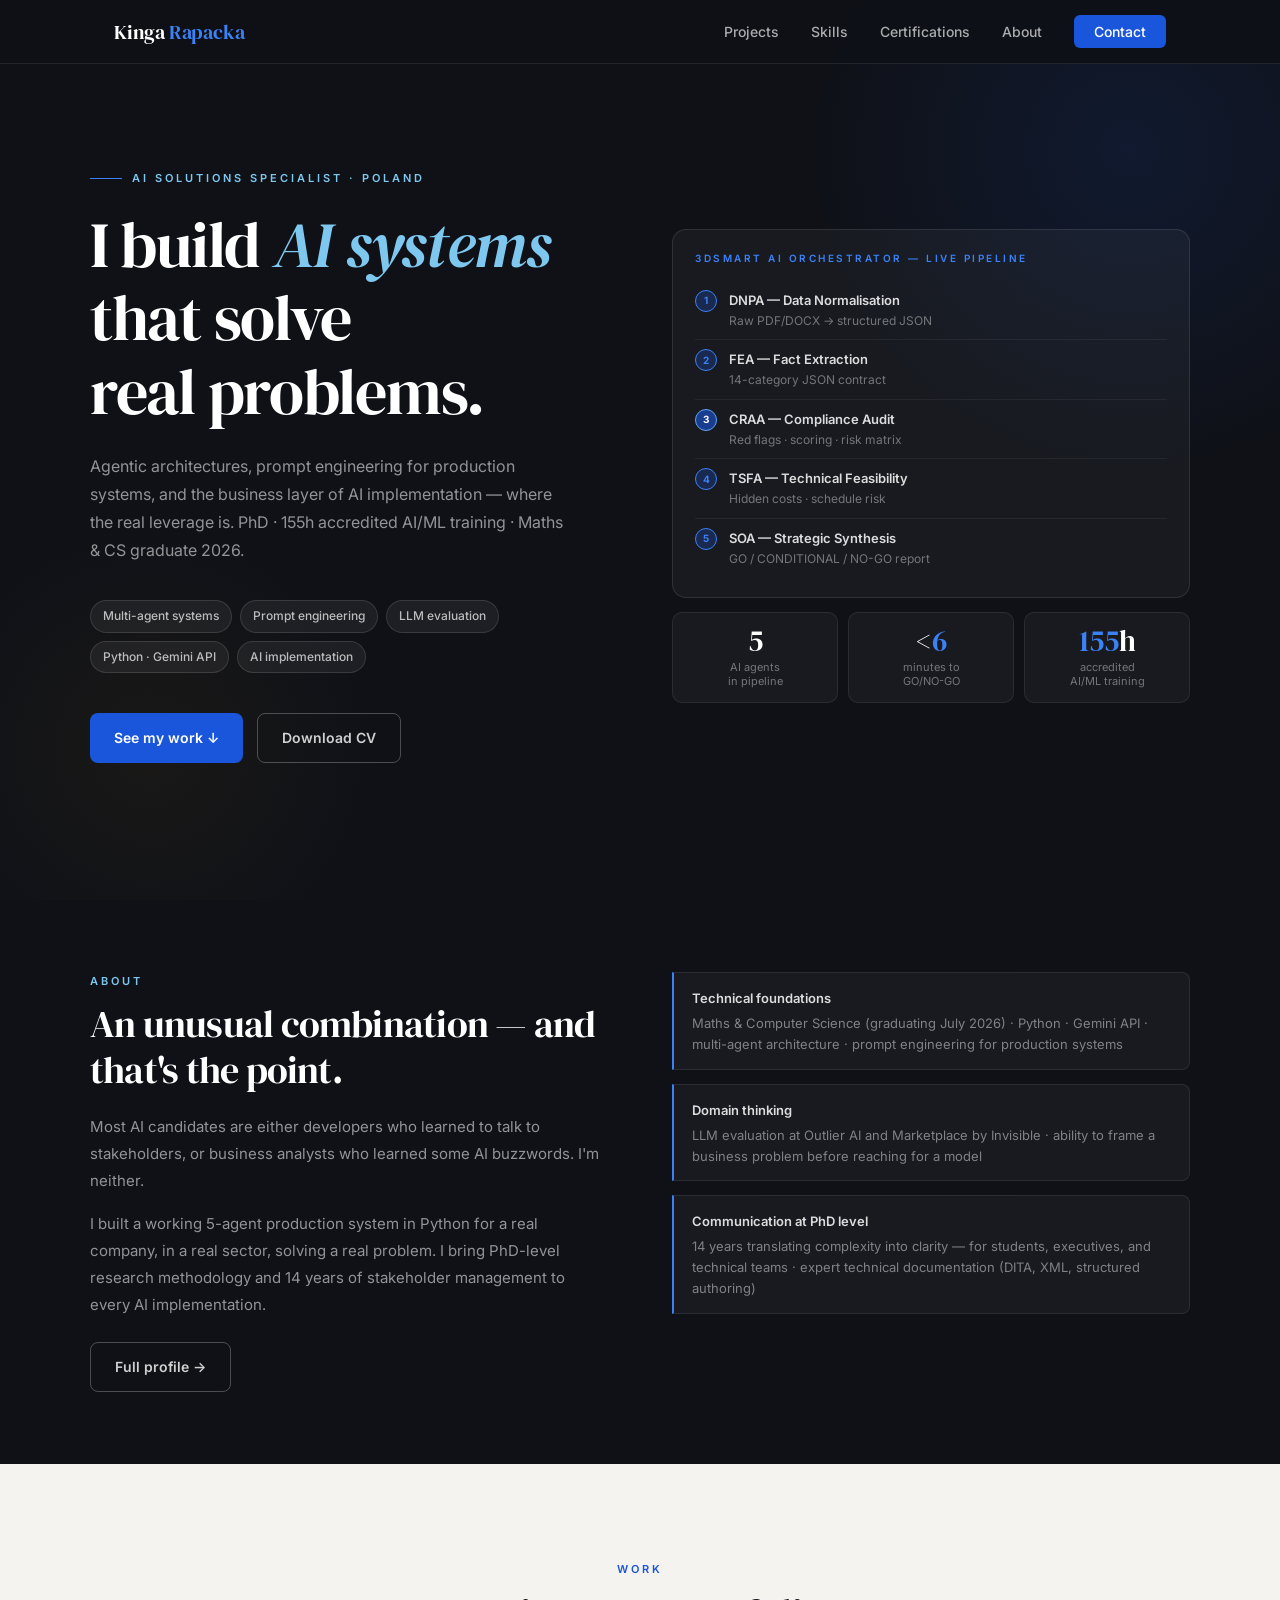
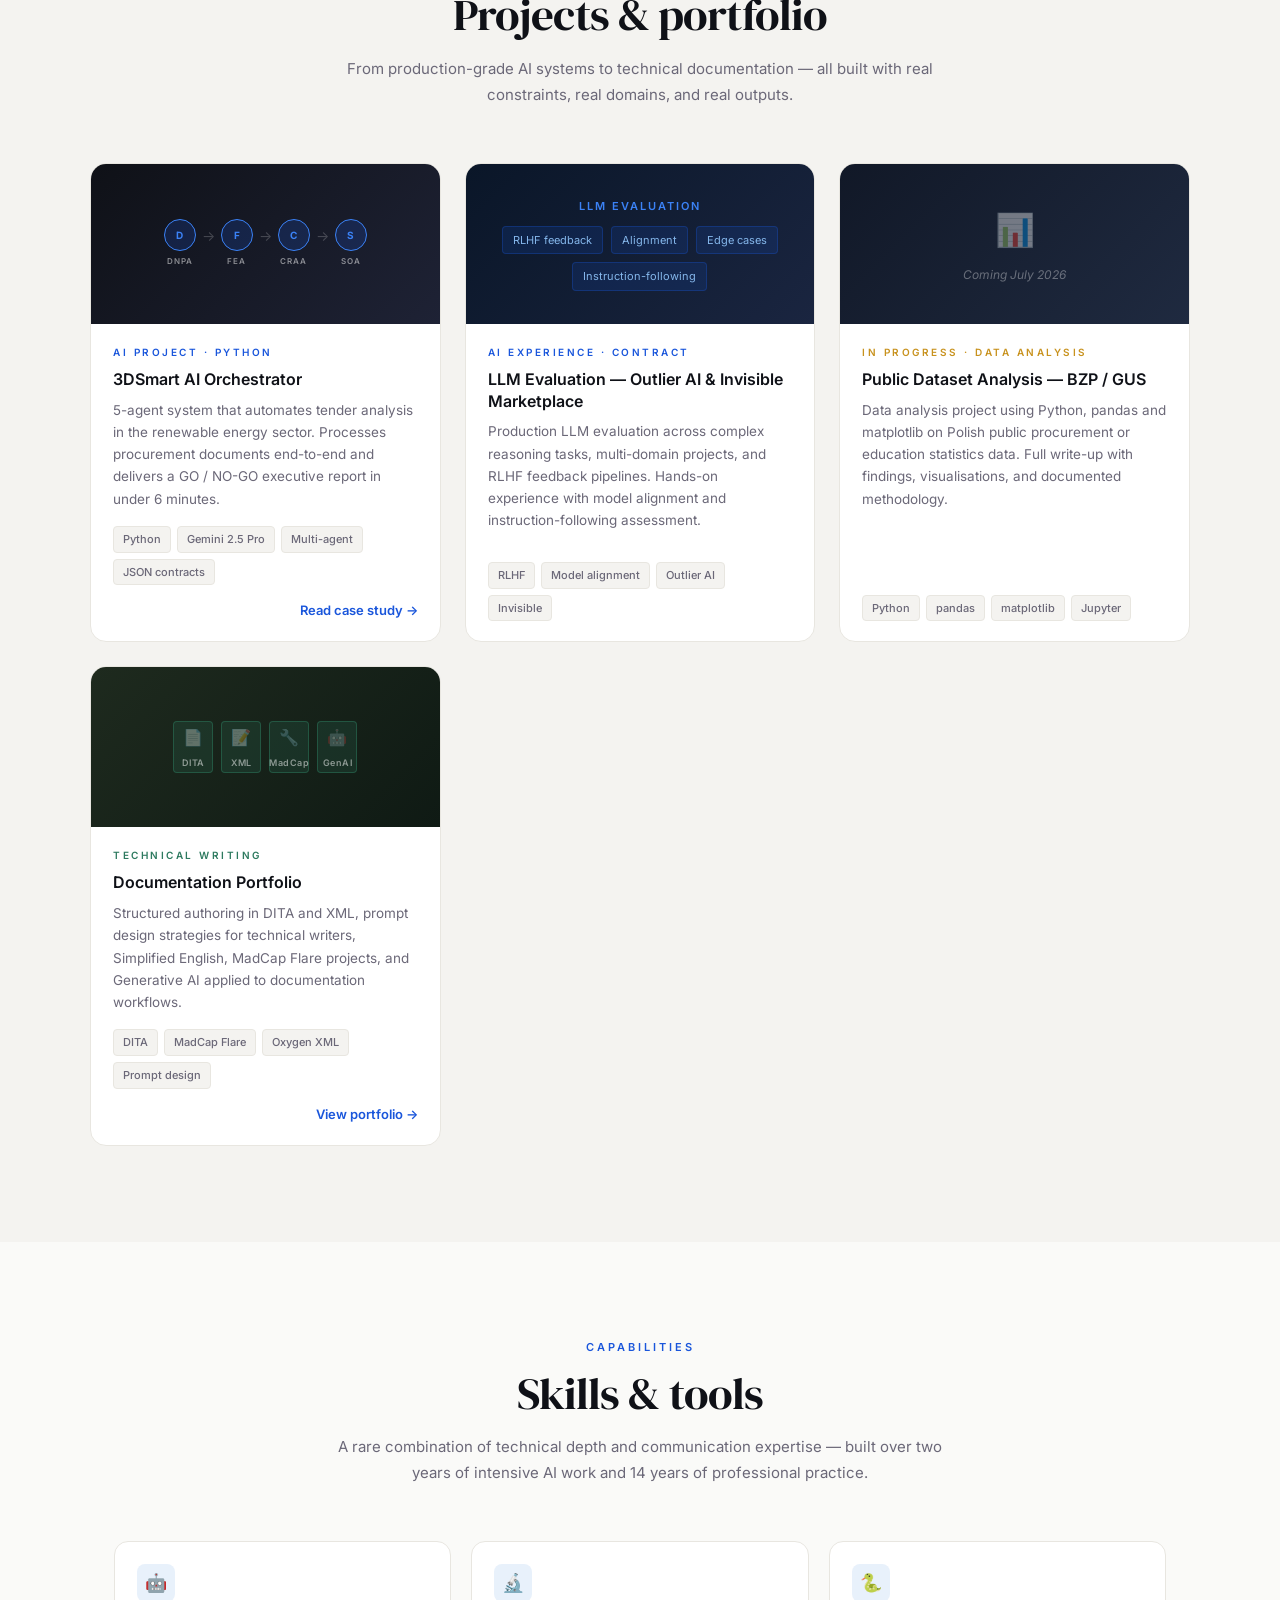
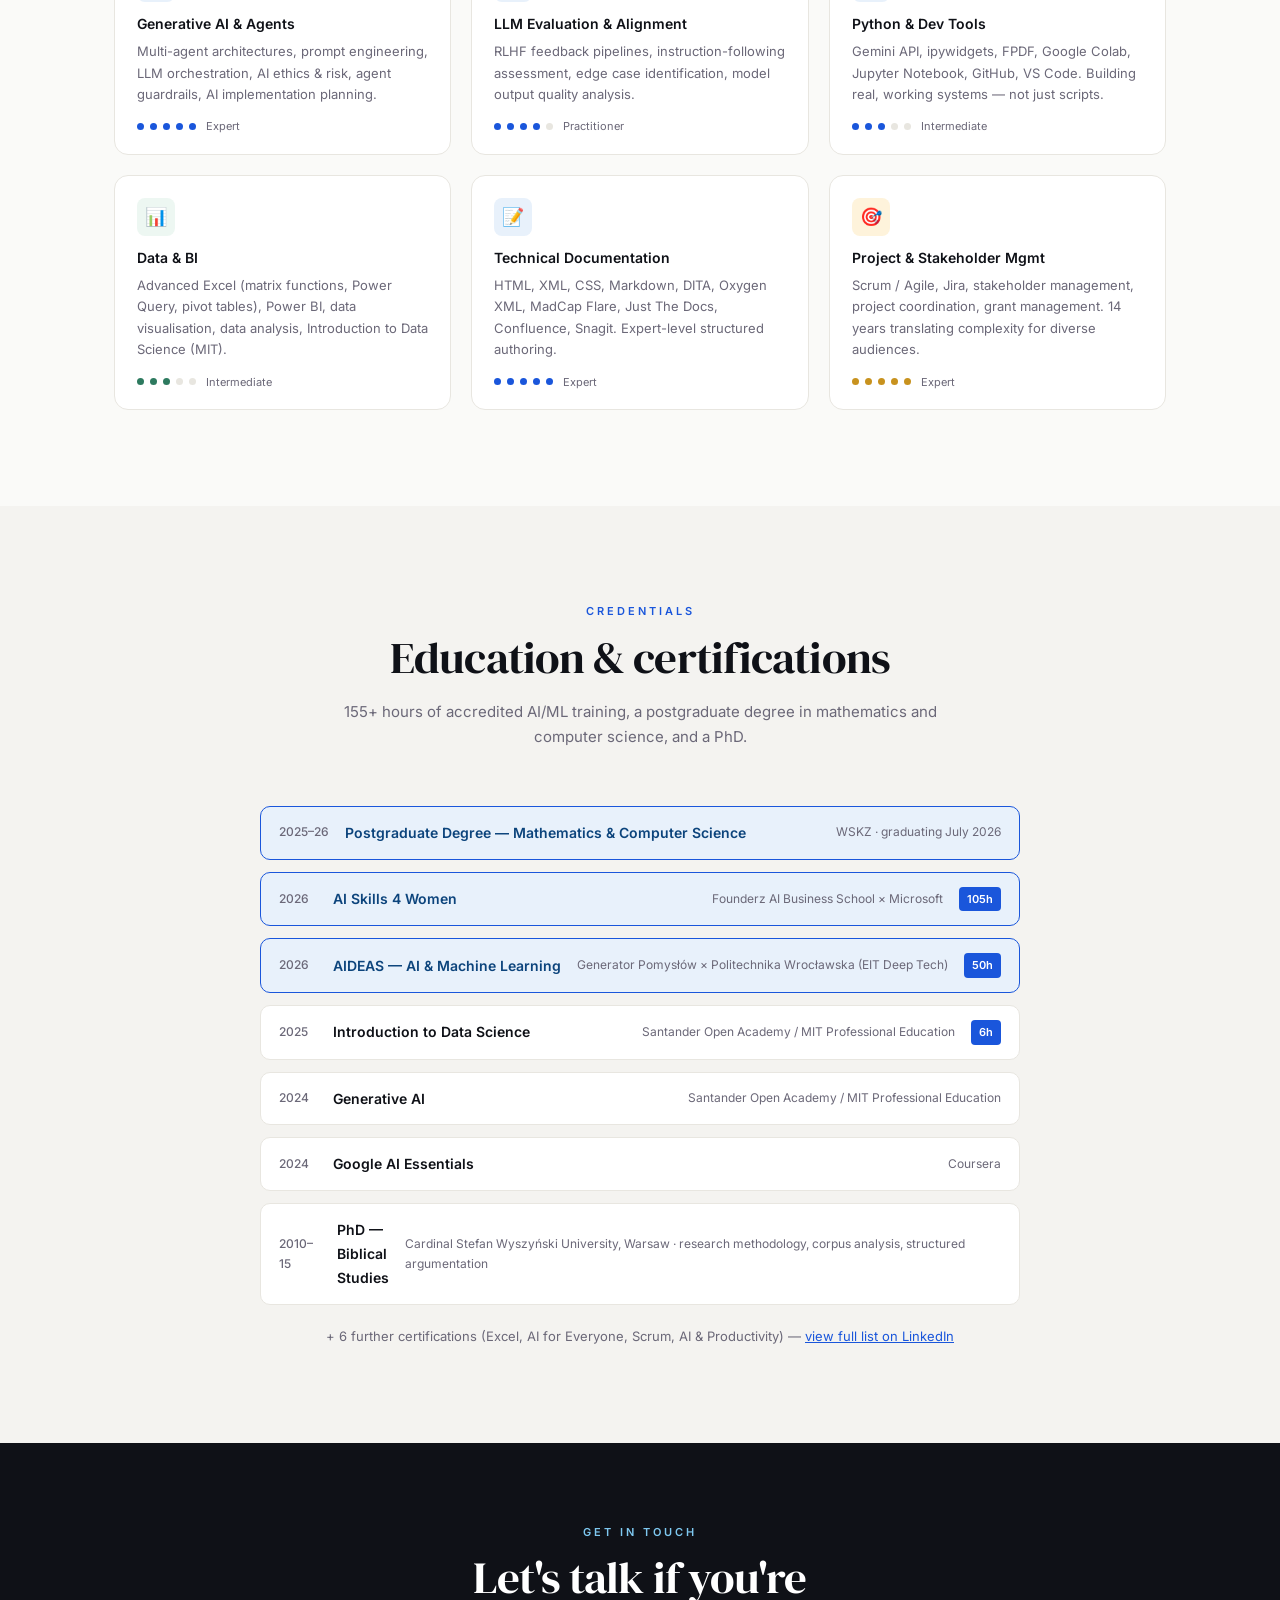
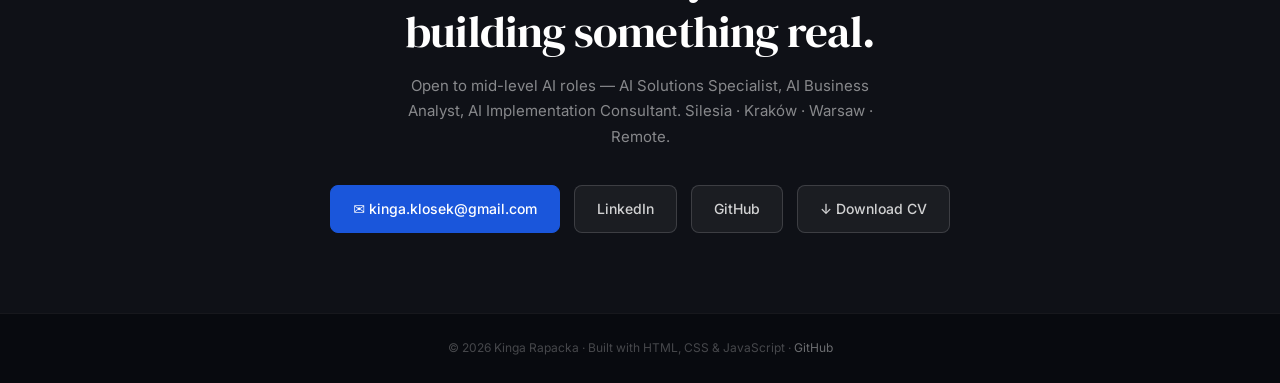
==== index.html @ 8f8844a3 "Add files via upload" ====
<!DOCTYPE html>
<html lang="en">
<head>
  <meta charset="UTF-8">
  <meta name="viewport" content="width=device-width, initial-scale=1.0">
  <meta name="description" content="Kinga Rapacka — AI Solutions Specialist. Multi-agent AI systems, prompt engineering, LLM evaluation. Based in Silesia, Poland.">
  <title>Kinga Rapacka — AI Solutions Specialist</title>

  <link rel="preconnect" href="https://fonts.googleapis.com">
  <link rel="preconnect" href="https://fonts.gstatic.com" crossorigin>
  <link href="https://fonts.googleapis.com/css2?family=DM+Serif+Display:ital@0;1&family=Inter:wght@400;500;600&family=JetBrains+Mono:wght@400;600&display=swap" rel="stylesheet">
  <link rel="stylesheet" href="css/style.css">
</head>
<body>

  <!-- ── Navigation ───────────────────────────────────────────────────────── -->
  <nav class="nav" role="navigation" aria-label="Main navigation">
    <div class="nav-inner">
      <a href="index.html" class="nav-logo">Kinga <span>Rapacka</span></a>
      <ul class="nav-links">
        <li><a href="#projects">Projects</a></li>
        <li><a href="#skills">Skills</a></li>
        <li><a href="#certifications">Certifications</a></li>
        <li><a href="about.html">About</a></li>
        <li><a href="#contact" class="nav-cta">Contact</a></li>
      </ul>
      <button class="nav-hamburger" aria-label="Open menu" aria-expanded="false">
        <span></span><span></span><span></span>
      </button>
    </div>
  </nav>

  <!-- ── Hero ──────────────────────────────────────────────────────────────── -->
  <header class="hero">
    <div class="hero-inner">

      <div class="hero-left">
        <div class="hero-eyebrow">
          <div class="hero-eyebrow-line"></div>
          <span class="eyebrow light">AI Solutions Specialist · Poland</span>
        </div>

        <h1>
          I build <em>AI systems</em><br>
          that solve<br>
          real problems.
        </h1>

        <p class="hero-sub">
          Agentic architectures, prompt engineering for production systems, and the business layer of AI implementation — where the real leverage is. PhD · 155h accredited AI/ML training · Maths &amp; CS graduate 2026.
        </p>

        <div class="hero-tags">
          <span class="hero-tag">Multi-agent systems</span>
          <span class="hero-tag">Prompt engineering</span>
          <span class="hero-tag">LLM evaluation</span>
          <span class="hero-tag">Python · Gemini API</span>
          <span class="hero-tag">AI implementation</span>
        </div>

        <div class="hero-actions">
          <a href="#projects" class="btn btn-primary">See my work ↓</a>
          <a href="assets/Kinga_Rapacka_CV.pdf" class="btn btn-outline" download>Download CV</a>
        </div>
      </div>

      <div class="hero-right">
        <!-- 3DSmart pipeline card -->
        <div class="pipeline-card">
          <div class="pipeline-card-label">3DSmart AI Orchestrator — live pipeline</div>
          <div class="pipeline-steps">
            <div class="pipeline-step">
              <div class="pipeline-step-num">1</div>
              <div>
                <div class="pipeline-step-name">DNPA — Data Normalisation</div>
                <div class="pipeline-step-desc">Raw PDF/DOCX → structured JSON</div>
              </div>
            </div>
            <div class="pipeline-step">
              <div class="pipeline-step-num">2</div>
              <div>
                <div class="pipeline-step-name">FEA — Fact Extraction</div>
                <div class="pipeline-step-desc">14-category JSON contract</div>
              </div>
            </div>
            <div class="pipeline-step">
              <div class="pipeline-step-num">3</div>
              <div>
                <div class="pipeline-step-name">CRAA — Compliance Audit</div>
                <div class="pipeline-step-desc">Red flags · scoring · risk matrix</div>
              </div>
            </div>
            <div class="pipeline-step">
              <div class="pipeline-step-num">4</div>
              <div>
                <div class="pipeline-step-name">TSFA — Technical Feasibility</div>
                <div class="pipeline-step-desc">Hidden costs · schedule risk</div>
              </div>
            </div>
            <div class="pipeline-step">
              <div class="pipeline-step-num">5</div>
              <div>
                <div class="pipeline-step-name">SOA — Strategic Synthesis</div>
                <div class="pipeline-step-desc">GO / CONDITIONAL / NO-GO report</div>
              </div>
            </div>
          </div>
        </div>

        <!-- Stats -->
        <div class="hero-stats">
          <div class="hero-stat">
            <div class="hero-stat-n">5</div>
            <div class="hero-stat-l">AI agents<br>in pipeline</div>
          </div>
          <div class="hero-stat">
            <div class="hero-stat-n">&lt;<em>6</em></div>
            <div class="hero-stat-l">minutes to<br>GO/NO-GO</div>
          </div>
          <div class="hero-stat">
            <div class="hero-stat-n"><em>155</em>h</div>
            <div class="hero-stat-l">accredited<br>AI/ML training</div>
          </div>
        </div>
      </div>

    </div>
  </header>

  <!-- ── About strip ─────────────────────────────────────────────────────── -->
  <div class="about-strip">
    <div class="about-strip-inner">
      <div>
        <div class="eyebrow light">About</div>
        <h2>An unusual combination — and that's the point.</h2>
        <p>Most AI candidates are either developers who learned to talk to stakeholders, or business analysts who learned some AI buzzwords. I'm neither.</p>
        <p>I built a working 5-agent production system in Python for a real company, in a real sector, solving a real problem. I bring PhD-level research methodology and 14 years of stakeholder management to every AI implementation.</p>
        <a href="about.html" class="btn btn-outline" style="margin-top:8px;">Full profile →</a>
      </div>
      <div class="about-pillars">
        <div class="pillar">
          <div class="pillar-title">Technical foundations</div>
          <div class="pillar-body">Maths &amp; Computer Science (graduating July 2026) · Python · Gemini API · multi-agent architecture · prompt engineering for production systems</div>
        </div>
        <div class="pillar">
          <div class="pillar-title">Domain thinking</div>
          <div class="pillar-body">LLM evaluation at Outlier AI and Marketplace by Invisible · ability to frame a business problem before reaching for a model</div>
        </div>
        <div class="pillar">
          <div class="pillar-title">Communication at PhD level</div>
          <div class="pillar-body">14 years translating complexity into clarity — for students, executives, and technical teams · expert technical documentation (DITA, XML, structured authoring)</div>
        </div>
      </div>
    </div>
  </div>

  <!-- ── Projects ────────────────────────────────────────────────────────── -->
  <section id="projects" class="section section-alt">
    <div class="section-head reveal">
      <div class="eyebrow">Work</div>
      <h2>Projects &amp; portfolio</h2>
      <p>From production-grade AI systems to technical documentation — all built with real constraints, real domains, and real outputs.</p>
    </div>

    <div class="projects-grid">

      <!-- 3DSmart -->
      <a href="projects/3dsmart.html" class="project-card reveal" data-delay="0">
        <div class="project-card-vis ai-project">
          <div class="vis-pipeline">
            <div class="vis-node">
              <div class="vis-node-circle">D</div>
              <div class="vis-node-label">DNPA</div>
            </div>
            <div class="vis-arrow">→</div>
            <div class="vis-node">
              <div class="vis-node-circle">F</div>
              <div class="vis-node-label">FEA</div>
            </div>
            <div class="vis-arrow">→</div>
            <div class="vis-node">
              <div class="vis-node-circle">C</div>
              <div class="vis-node-label">CRAA</div>
            </div>
            <div class="vis-arrow">→</div>
            <div class="vis-node">
              <div class="vis-node-circle">S</div>
              <div class="vis-node-label">SOA</div>
            </div>
          </div>
        </div>
        <div class="project-card-body">
          <div class="project-card-type ai">AI Project · Python</div>
          <h3>3DSmart AI Orchestrator</h3>
          <p>5-agent system that automates tender analysis in the renewable energy sector. Processes procurement documents end-to-end and delivers a GO / NO-GO executive report in under 6 minutes.</p>
          <div class="project-card-tags">
            <span class="tag">Python</span>
            <span class="tag">Gemini 2.5 Pro</span>
            <span class="tag">Multi-agent</span>
            <span class="tag">JSON contracts</span>
          </div>
          <div class="project-card-arrow">Read case study →</div>
        </div>
      </a>

      <!-- LLM Evaluation -->
      <div class="project-card reveal" data-delay="100">
        <div class="project-card-vis ai-project" style="background: linear-gradient(135deg, #0a1628 0%, #1a2540 100%);">
          <div style="text-align:center; padding: 0 24px;">
            <div style="font-size:11px; letter-spacing:2px; text-transform:uppercase; color:#3b82f6; font-weight:600; margin-bottom:10px;">LLM Evaluation</div>
            <div style="display:flex; gap:8px; justify-content:center; flex-wrap:wrap;">
              <span style="font-size:11px; padding:4px 10px; border-radius:4px; background:rgba(26,86,219,0.15); border:0.5px solid rgba(26,86,219,0.3); color:#85B7EB;">RLHF feedback</span>
              <span style="font-size:11px; padding:4px 10px; border-radius:4px; background:rgba(26,86,219,0.15); border:0.5px solid rgba(26,86,219,0.3); color:#85B7EB;">Alignment</span>
              <span style="font-size:11px; padding:4px 10px; border-radius:4px; background:rgba(26,86,219,0.15); border:0.5px solid rgba(26,86,219,0.3); color:#85B7EB;">Edge cases</span>
              <span style="font-size:11px; padding:4px 10px; border-radius:4px; background:rgba(26,86,219,0.15); border:0.5px solid rgba(26,86,219,0.3); color:#85B7EB;">Instruction-following</span>
            </div>
          </div>
        </div>
        <div class="project-card-body">
          <div class="project-card-type ai">AI Experience · Contract</div>
          <h3>LLM Evaluation — Outlier AI &amp; Invisible Marketplace</h3>
          <p>Production LLM evaluation across complex reasoning tasks, multi-domain projects, and RLHF feedback pipelines. Hands-on experience with model alignment and instruction-following assessment.</p>
          <div class="project-card-tags">
            <span class="tag">RLHF</span>
            <span class="tag">Model alignment</span>
            <span class="tag">Outlier AI</span>
            <span class="tag">Invisible</span>
          </div>
        </div>
      </div>

      <!-- Data Analysis — WIP -->
      <div class="project-card reveal" data-delay="200">
        <div class="project-card-vis ai-project" style="background: linear-gradient(135deg, #111827 0%, #1f2a40 100%);">
          <div style="text-align:center; padding:0 20px;">
            <div style="font-size:32px; margin-bottom:8px; opacity:0.4;">📊</div>
            <div style="font-size:12px; color:rgba(255,255,255,0.35); font-style:italic;">Coming July 2026</div>
          </div>
        </div>
        <div class="project-card-body">
          <div class="project-card-type wip">In progress · Data Analysis</div>
          <h3>Public Dataset Analysis — BZP / GUS</h3>
          <p>Data analysis project using Python, pandas and matplotlib on Polish public procurement or education statistics data. Full write-up with findings, visualisations, and documented methodology.</p>
          <div class="project-card-tags">
            <span class="tag">Python</span>
            <span class="tag">pandas</span>
            <span class="tag">matplotlib</span>
            <span class="tag">Jupyter</span>
          </div>
        </div>
      </div>

      <!-- Tech Writing -->
      <a href="projects/tech-writing.html" class="project-card reveal" data-delay="0">
        <div class="project-card-vis tw-project">
          <div class="vis-doc-stack">
            <div class="vis-doc">
              <div class="vis-doc-icon">📄</div>
              <span>DITA</span>
            </div>
            <div class="vis-doc">
              <div class="vis-doc-icon">📝</div>
              <span>XML</span>
            </div>
            <div class="vis-doc">
              <div class="vis-doc-icon">🔧</div>
              <span>MadCap</span>
            </div>
            <div class="vis-doc">
              <div class="vis-doc-icon">🤖</div>
              <span>GenAI</span>
            </div>
          </div>
        </div>
        <div class="project-card-body">
          <div class="project-card-type tw">Technical Writing</div>
          <h3>Documentation Portfolio</h3>
          <p>Structured authoring in DITA and XML, prompt design strategies for technical writers, Simplified English, MadCap Flare projects, and Generative AI applied to documentation workflows.</p>
          <div class="project-card-tags">
            <span class="tag">DITA</span>
            <span class="tag">MadCap Flare</span>
            <span class="tag">Oxygen XML</span>
            <span class="tag">Prompt design</span>
          </div>
          <div class="project-card-arrow">View portfolio →</div>
        </div>
      </a>

    </div>
  </section>

  <!-- ── Skills ─────────────────────────────────────────────────────────── -->
  <section id="skills" class="section">
    <div class="wrap">
      <div class="section-head reveal">
        <div class="eyebrow">Capabilities</div>
        <h2>Skills &amp; tools</h2>
        <p>A rare combination of technical depth and communication expertise — built over two years of intensive AI work and 14 years of professional practice.</p>
      </div>

      <div class="skills-grid">
        <div class="skill-card reveal" data-delay="0">
          <div class="skill-card-icon">🤖</div>
          <h3>Generative AI &amp; Agents</h3>
          <p>Multi-agent architectures, prompt engineering, LLM orchestration, AI ethics &amp; risk, agent guardrails, AI implementation planning.</p>
          <div class="skill-level">
            <div class="skill-dot filled"></div>
            <div class="skill-dot filled"></div>
            <div class="skill-dot filled"></div>
            <div class="skill-dot filled"></div>
            <div class="skill-dot filled"></div>
            <span class="skill-level-label">Expert</span>
          </div>
        </div>

        <div class="skill-card reveal" data-delay="80">
          <div class="skill-card-icon">🔬</div>
          <h3>LLM Evaluation &amp; Alignment</h3>
          <p>RLHF feedback pipelines, instruction-following assessment, edge case identification, model output quality analysis.</p>
          <div class="skill-level">
            <div class="skill-dot filled"></div>
            <div class="skill-dot filled"></div>
            <div class="skill-dot filled"></div>
            <div class="skill-dot filled"></div>
            <div class="skill-dot"></div>
            <span class="skill-level-label">Practitioner</span>
          </div>
        </div>

        <div class="skill-card reveal" data-delay="160">
          <div class="skill-card-icon">🐍</div>
          <h3>Python &amp; Dev Tools</h3>
          <p>Gemini API, ipywidgets, FPDF, Google Colab, Jupyter Notebook, GitHub, VS Code. Building real, working systems — not just scripts.</p>
          <div class="skill-level">
            <div class="skill-dot filled"></div>
            <div class="skill-dot filled"></div>
            <div class="skill-dot filled"></div>
            <div class="skill-dot"></div>
            <div class="skill-dot"></div>
            <span class="skill-level-label">Intermediate</span>
          </div>
        </div>

        <div class="skill-card reveal" data-delay="0">
          <div class="skill-card-icon green">📊</div>
          <h3>Data &amp; BI</h3>
          <p>Advanced Excel (matrix functions, Power Query, pivot tables), Power BI, data visualisation, data analysis, Introduction to Data Science (MIT).</p>
          <div class="skill-level">
            <div class="skill-dot filled green"></div>
            <div class="skill-dot filled green"></div>
            <div class="skill-dot filled green"></div>
            <div class="skill-dot"></div>
            <div class="skill-dot"></div>
            <span class="skill-level-label">Intermediate</span>
          </div>
        </div>

        <div class="skill-card reveal" data-delay="80">
          <div class="skill-card-icon">📝</div>
          <h3>Technical Documentation</h3>
          <p>HTML, XML, CSS, Markdown, DITA, Oxygen XML, MadCap Flare, Just The Docs, Confluence, Snagit. Expert-level structured authoring.</p>
          <div class="skill-level">
            <div class="skill-dot filled"></div>
            <div class="skill-dot filled"></div>
            <div class="skill-dot filled"></div>
            <div class="skill-dot filled"></div>
            <div class="skill-dot filled"></div>
            <span class="skill-level-label">Expert</span>
          </div>
        </div>

        <div class="skill-card reveal" data-delay="160">
          <div class="skill-card-icon amber">🎯</div>
          <h3>Project &amp; Stakeholder Mgmt</h3>
          <p>Scrum / Agile, Jira, stakeholder management, project coordination, grant management. 14 years translating complexity for diverse audiences.</p>
          <div class="skill-level">
            <div class="skill-dot filled amber"></div>
            <div class="skill-dot filled amber"></div>
            <div class="skill-dot filled amber"></div>
            <div class="skill-dot filled amber"></div>
            <div class="skill-dot filled amber"></div>
            <span class="skill-level-label">Expert</span>
          </div>
        </div>
      </div>
    </div>
  </section>

  <!-- ── Certifications ─────────────────────────────────────────────────── -->
  <section id="certifications" class="section section-alt">
    <div class="wrap">
      <div class="section-head reveal">
        <div class="eyebrow">Credentials</div>
        <h2>Education &amp; certifications</h2>
        <p>155+ hours of accredited AI/ML training, a postgraduate degree in mathematics and computer science, and a PhD.</p>
      </div>

      <div class="certs-list">
        <div class="cert-item featured reveal">
          <div class="cert-year">2025–26</div>
          <div class="cert-name">Postgraduate Degree — Mathematics &amp; Computer Science</div>
          <div class="cert-org">WSKZ · graduating July 2026</div>
        </div>
        <div class="cert-item featured reveal" data-delay="60">
          <div class="cert-year">2026</div>
          <div class="cert-name">AI Skills 4 Women</div>
          <div class="cert-org">Founderz AI Business School × Microsoft</div>
          <div class="cert-hours">105h</div>
        </div>
        <div class="cert-item featured reveal" data-delay="120">
          <div class="cert-year">2026</div>
          <div class="cert-name">AIDEAS — AI &amp; Machine Learning</div>
          <div class="cert-org">Generator Pomysłów × Politechnika Wrocławska (EIT Deep Tech)</div>
          <div class="cert-hours">50h</div>
        </div>
        <div class="cert-item reveal" data-delay="160">
          <div class="cert-year">2025</div>
          <div class="cert-name">Introduction to Data Science</div>
          <div class="cert-org">Santander Open Academy / MIT Professional Education</div>
          <div class="cert-hours">6h</div>
        </div>
        <div class="cert-item reveal" data-delay="200">
          <div class="cert-year">2024</div>
          <div class="cert-name">Generative AI</div>
          <div class="cert-org">Santander Open Academy / MIT Professional Education</div>
        </div>
        <div class="cert-item reveal" data-delay="240">
          <div class="cert-year">2024</div>
          <div class="cert-name">Google AI Essentials</div>
          <div class="cert-org">Coursera</div>
        </div>
        <div class="cert-item reveal" data-delay="280">
          <div class="cert-year">2010–15</div>
          <div class="cert-name">PhD — Biblical Studies</div>
          <div class="cert-org">Cardinal Stefan Wyszyński University, Warsaw · research methodology, corpus analysis, structured argumentation</div>
        </div>
      </div>

      <p style="text-align:center; margin-top:20px; font-size:13px; color:var(--muted);">
        + 6 further certifications (Excel, AI for Everyone, Scrum, AI &amp; Productivity) —
        <a href="https://www.linkedin.com/in/kinga-rapacka-29315a2a3" target="_blank" rel="noopener" style="color:var(--blue);">view full list on LinkedIn</a>
      </p>
    </div>
  </section>

  <!-- ── Contact ─────────────────────────────────────────────────────────── -->
  <section id="contact" class="contact-section">
    <div class="eyebrow light">Get in touch</div>
    <h2>Let's talk if you're<br>building something real.</h2>
    <p>Open to mid-level AI roles — AI Solutions Specialist, AI Business Analyst, AI Implementation Consultant. Silesia · Kraków · Warsaw · Remote.</p>
    <div class="contact-links">
      <a href="mailto:kinga.klosek@gmail.com" class="contact-link primary">
        ✉ kinga.klosek@gmail.com
      </a>
      <a href="https://www.linkedin.com/in/kinga-rapacka-29315a2a3" target="_blank" rel="noopener" class="contact-link">
        LinkedIn
      </a>
      <a href="https://github.com/KinRap" target="_blank" rel="noopener" class="contact-link">
        GitHub
      </a>
      <a href="assets/Kinga_Rapacka_CV.pdf" class="contact-link" download>
        ↓ Download CV
      </a>
    </div>
  </section>

  <!-- ── Footer ─────────────────────────────────────────────────────────── -->
  <footer>
    <p>© 2026 Kinga Rapacka · Built with HTML, CSS &amp; JavaScript ·
      <a href="https://github.com/KinRap" target="_blank" rel="noopener">GitHub</a>
    </p>
  </footer>

  <script src="js/main.js"></script>
</body>
</html>
---- css/style.css ----
/* ── Reset & Base ─────────────────────────────────────────────────────────── */
*, *::before, *::after { margin: 0; padding: 0; box-sizing: border-box; }

:root {
  --ink:        #0f1117;
  --ink-soft:   #1e2235;
  --cream:      #fafaf8;
  --surface:    #f4f3f0;
  --border:     #e8e6e0;
  --muted:      #6b6878;
  --blue:       #1a56db;
  --blue-lt:    #e8f1fb;
  --blue-mid:   #3b82f6;
  --gold:       #c8921e;
  --gold-lt:    #fef3db;
  --sage:       #2d7a5f;
  --white:      #ffffff;

  --font-display: 'DM Serif Display', Georgia, serif;
  --font-body:    'Inter', system-ui, sans-serif;
  --font-mono:    'JetBrains Mono', 'Fira Code', monospace;

  --nav-h: 64px;
  --max-w: 1100px;
  --section-pad: 96px 24px;
}

html { scroll-behavior: smooth; }

body {
  font-family: var(--font-body);
  background: var(--cream);
  color: var(--ink);
  line-height: 1.7;
  font-size: 16px;
  -webkit-font-smoothing: antialiased;
}

/* ── Typography ──────────────────────────────────────────────────────────── */
h1, h2, h3 { line-height: 1.2; }

.display {
  font-family: var(--font-display);
  font-size: clamp(2.4rem, 5vw, 3.8rem);
  font-weight: 400;
  letter-spacing: -0.02em;
}

.eyebrow {
  font-size: 11px;
  letter-spacing: 3px;
  text-transform: uppercase;
  font-weight: 600;
  color: var(--blue);
}

.eyebrow.light { color: #7ec8f0; }

/* ── Layout ──────────────────────────────────────────────────────────────── */
.wrap { max-width: var(--max-w); margin: 0 auto; padding: 0 24px; }

/* ── Navigation ──────────────────────────────────────────────────────────── */
.nav {
  position: fixed; top: 0; left: 0; right: 0; z-index: 100;
  height: var(--nav-h);
  background: rgba(15, 17, 23, 0.96);
  backdrop-filter: blur(12px);
  -webkit-backdrop-filter: blur(12px);
  border-bottom: 0.5px solid rgba(255,255,255,0.08);
  transition: background 0.3s;
}

.nav.scrolled {
  background: rgba(255,255,255,0.97);
  border-bottom-color: var(--border);
}

.nav-inner {
  max-width: var(--max-w);
  margin: 0 auto;
  padding: 0 24px;
  height: 100%;
  display: flex;
  align-items: center;
  justify-content: space-between;
}

.nav-logo {
  font-family: var(--font-display);
  font-size: 20px;
  color: #fff;
  text-decoration: none;
  letter-spacing: -0.01em;
  transition: color 0.3s;
}

.nav-logo span { color: var(--blue-mid); }
.nav.scrolled .nav-logo { color: var(--ink); }

.nav-links {
  display: flex;
  align-items: center;
  gap: 32px;
  list-style: none;
}

.nav-links a {
  font-size: 14px;
  font-weight: 500;
  color: rgba(255,255,255,0.65);
  text-decoration: none;
  transition: color 0.2s;
}

.nav-links a:hover { color: #fff; }
.nav.scrolled .nav-links a { color: var(--muted); }
.nav.scrolled .nav-links a:hover { color: var(--ink); }

.nav-cta {
  font-size: 13px;
  font-weight: 600;
  padding: 8px 20px;
  border-radius: 6px;
  background: var(--blue);
  color: #fff !important;
  text-decoration: none;
  transition: background 0.2s, transform 0.15s;
}

.nav-cta:hover { background: #1648c4 !important; transform: translateY(-1px); }

.nav-hamburger {
  display: none;
  flex-direction: column;
  gap: 5px;
  cursor: pointer;
  padding: 4px;
  background: none;
  border: none;
}

.nav-hamburger span {
  display: block;
  width: 22px;
  height: 1.5px;
  background: #fff;
  transition: background 0.3s;
}

.nav.scrolled .nav-hamburger span { background: var(--ink); }

/* ── Hero ─────────────────────────────────────────────────────────────────── */
.hero {
  min-height: 100vh;
  background: var(--ink);
  display: flex;
  flex-direction: column;
  justify-content: center;
  padding: calc(var(--nav-h) + 48px) 24px 80px;
  position: relative;
  overflow: hidden;
}

.hero::before {
  content: '';
  position: absolute;
  top: -200px; right: -200px;
  width: 700px; height: 700px;
  border-radius: 50%;
  background: radial-gradient(circle, rgba(26,86,219,0.12) 0%, transparent 65%);
  pointer-events: none;
}

.hero::after {
  content: '';
  position: absolute;
  bottom: -100px; left: -100px;
  width: 500px; height: 500px;
  border-radius: 50%;
  background: radial-gradient(circle, rgba(200,146,30,0.06) 0%, transparent 65%);
  pointer-events: none;
}

.hero-inner {
  max-width: var(--max-w);
  margin: 0 auto;
  width: 100%;
  display: grid;
  grid-template-columns: 1fr 1fr;
  gap: 64px;
  align-items: center;
  position: relative; z-index: 1;
}

.hero-left { }

.hero-eyebrow {
  display: flex;
  align-items: center;
  gap: 10px;
  margin-bottom: 20px;
}

.hero-eyebrow-line {
  width: 32px;
  height: 1.5px;
  background: var(--blue-mid);
}

.hero h1 {
  font-family: var(--font-display);
  font-size: clamp(2.6rem, 5vw, 4rem);
  font-weight: 400;
  color: #fff;
  letter-spacing: -0.02em;
  line-height: 1.15;
  margin-bottom: 24px;
}

.hero h1 em {
  font-style: italic;
  color: #7ec8f0;
}

.hero-sub {
  font-size: 16px;
  color: rgba(255,255,255,0.55);
  line-height: 1.75;
  margin-bottom: 36px;
  max-width: 480px;
}

.hero-tags {
  display: flex;
  flex-wrap: wrap;
  gap: 8px;
  margin-bottom: 40px;
}

.hero-tag {
  font-size: 12px;
  font-weight: 500;
  padding: 5px 12px;
  border-radius: 20px;
  background: rgba(255,255,255,0.06);
  border: 0.5px solid rgba(255,255,255,0.12);
  color: rgba(255,255,255,0.7);
}

.hero-actions {
  display: flex;
  gap: 14px;
  flex-wrap: wrap;
}

.btn {
  display: inline-flex;
  align-items: center;
  gap: 8px;
  font-size: 14px;
  font-weight: 600;
  padding: 12px 24px;
  border-radius: 8px;
  text-decoration: none;
  transition: transform 0.15s, background 0.2s, box-shadow 0.2s;
  cursor: pointer;
  border: none;
}

.btn:hover { transform: translateY(-2px); }

.btn-primary {
  background: var(--blue);
  color: #fff;
}

.btn-primary:hover { background: #1648c4; }

.btn-outline {
  background: transparent;
  color: rgba(255,255,255,0.8);
  border: 0.5px solid rgba(255,255,255,0.25);
}

.btn-outline:hover {
  background: rgba(255,255,255,0.06);
  color: #fff;
}

.hero-right {
  display: flex;
  flex-direction: column;
  gap: 14px;
}

/* Pipeline card in hero */
.pipeline-card {
  background: rgba(255,255,255,0.04);
  border: 0.5px solid rgba(255,255,255,0.1);
  border-radius: 14px;
  padding: 20px 22px;
}

.pipeline-card-label {
  font-size: 10px;
  letter-spacing: 2.5px;
  text-transform: uppercase;
  color: var(--blue-mid);
  font-weight: 600;
  margin-bottom: 14px;
}

.pipeline-steps {
  display: flex;
  flex-direction: column;
  gap: 0;
}

.pipeline-step {
  display: flex;
  align-items: flex-start;
  gap: 12px;
  padding: 8px 0;
  border-bottom: 0.5px solid rgba(255,255,255,0.06);
}

.pipeline-step:last-child { border-bottom: none; }

.pipeline-step-num {
  width: 22px;
  height: 22px;
  border-radius: 50%;
  background: rgba(26,86,219,0.25);
  border: 0.5px solid var(--blue-mid);
  display: flex;
  align-items: center;
  justify-content: center;
  font-size: 10px;
  font-weight: 700;
  color: var(--blue-mid);
  flex-shrink: 0;
  margin-top: 1px;
}

.pipeline-step-name {
  font-size: 13px;
  font-weight: 600;
  color: rgba(255,255,255,0.85);
}

.pipeline-step-desc {
  font-size: 12px;
  color: rgba(255,255,255,0.4);
}

.hero-stats {
  display: grid;
  grid-template-columns: 1fr 1fr 1fr;
  gap: 10px;
}

.hero-stat {
  background: rgba(255,255,255,0.04);
  border: 0.5px solid rgba(255,255,255,0.08);
  border-radius: 10px;
  padding: 14px 12px;
  text-align: center;
}

.hero-stat-n {
  font-family: var(--font-display);
  font-size: 1.8rem;
  font-weight: 400;
  color: #fff;
  line-height: 1;
  margin-bottom: 4px;
}

.hero-stat-n em {
  font-style: normal;
  color: var(--blue-mid);
}

.hero-stat-l {
  font-size: 11px;
  color: rgba(255,255,255,0.4);
  line-height: 1.3;
}

/* ── Sections ─────────────────────────────────────────────────────────────── */
.section { padding: var(--section-pad); }
.section-alt { background: var(--surface); }

.section-head {
  max-width: 640px;
  margin: 0 auto 56px;
  text-align: center;
}

.section-head h2 {
  font-family: var(--font-display);
  font-size: clamp(1.8rem, 3.5vw, 2.8rem);
  font-weight: 400;
  letter-spacing: -0.02em;
  color: var(--ink);
  margin-top: 10px;
  margin-bottom: 14px;
}

.section-head p {
  font-size: 15px;
  color: var(--muted);
  line-height: 1.7;
}

/* ── About strip ─────────────────────────────────────────────────────────── */
.about-strip {
  background: var(--ink);
  padding: 72px 24px;
}

.about-strip-inner {
  max-width: var(--max-w);
  margin: 0 auto;
  display: grid;
  grid-template-columns: 1fr 1fr;
  gap: 64px;
  align-items: start;
}

.about-strip h2 {
  font-family: var(--font-display);
  font-size: clamp(1.8rem, 3vw, 2.6rem);
  color: #fff;
  font-weight: 400;
  letter-spacing: -0.02em;
  margin-top: 10px;
  margin-bottom: 20px;
}

.about-strip p {
  font-size: 15px;
  color: rgba(255,255,255,0.55);
  line-height: 1.8;
  margin-bottom: 16px;
}

.about-strip p:last-child { margin-bottom: 0; }

.about-pillars {
  display: flex;
  flex-direction: column;
  gap: 14px;
}

.pillar {
  background: rgba(255,255,255,0.04);
  border: 0.5px solid rgba(255,255,255,0.08);
  border-left: 2px solid var(--blue-mid);
  border-radius: 0 8px 8px 0;
  padding: 14px 18px;
}

.pillar-title {
  font-size: 13px;
  font-weight: 600;
  color: rgba(255,255,255,0.85);
  margin-bottom: 4px;
}

.pillar-body {
  font-size: 13px;
  color: rgba(255,255,255,0.45);
  line-height: 1.6;
}

/* ── Project cards ─────────────────────────────────────────────────────────── */
.projects-grid {
  display: grid;
  grid-template-columns: repeat(auto-fill, minmax(320px, 1fr));
  gap: 24px;
  max-width: var(--max-w);
  margin: 0 auto;
}

.project-card {
  background: var(--white);
  border: 0.5px solid var(--border);
  border-radius: 16px;
  overflow: hidden;
  transition: transform 0.2s, box-shadow 0.2s;
  text-decoration: none;
  color: inherit;
  display: flex;
  flex-direction: column;
}

.project-card:hover {
  transform: translateY(-4px);
  box-shadow: 0 12px 40px rgba(0,0,0,0.1);
}

.project-card-vis {
  height: 160px;
  background: var(--ink);
  display: flex;
  align-items: center;
  justify-content: center;
  position: relative;
  overflow: hidden;
}

.project-card-vis.ai-project {
  background: linear-gradient(135deg, #0f1117 0%, #1e2235 100%);
}

.project-card-vis.tw-project {
  background: linear-gradient(135deg, #1e2a1e 0%, #0f1a14 100%);
}

.vis-pipeline {
  display: flex;
  align-items: center;
  gap: 4px;
  padding: 0 20px;
}

.vis-node {
  display: flex;
  flex-direction: column;
  align-items: center;
  gap: 4px;
}

.vis-node-circle {
  width: 32px;
  height: 32px;
  border-radius: 50%;
  background: rgba(26,86,219,0.2);
  border: 1px solid var(--blue-mid);
  display: flex;
  align-items: center;
  justify-content: center;
  font-size: 10px;
  font-weight: 700;
  color: var(--blue-mid);
}

.vis-node-label {
  font-size: 8px;
  font-weight: 600;
  color: rgba(255,255,255,0.5);
  letter-spacing: 1px;
  text-transform: uppercase;
  text-align: center;
}

.vis-arrow {
  color: rgba(255,255,255,0.2);
  font-size: 14px;
  margin: 0 2px;
  flex-shrink: 0;
  margin-bottom: 16px;
}

.vis-doc-stack {
  display: flex;
  gap: 8px;
  align-items: center;
}

.vis-doc {
  width: 40px;
  height: 52px;
  border-radius: 4px;
  background: rgba(45,122,95,0.2);
  border: 1px solid rgba(45,122,95,0.5);
  display: flex;
  align-items: center;
  justify-content: center;
  font-size: 9px;
  color: rgba(255,255,255,0.5);
  font-weight: 600;
  letter-spacing: 0.5px;
  flex-direction: column;
  gap: 4px;
}

.vis-doc-icon { font-size: 16px; opacity: 0.6; }

.project-card-body {
  padding: 20px 22px;
  flex: 1;
  display: flex;
  flex-direction: column;
}

.project-card-type {
  font-size: 10px;
  letter-spacing: 2.5px;
  text-transform: uppercase;
  font-weight: 600;
  margin-bottom: 8px;
}

.project-card-type.ai { color: var(--blue); }
.project-card-type.tw { color: var(--sage); }
.project-card-type.wip { color: var(--gold); }

.project-card h3 {
  font-size: 16px;
  font-weight: 600;
  color: var(--ink);
  margin-bottom: 8px;
  line-height: 1.35;
}

.project-card p {
  font-size: 13.5px;
  color: var(--muted);
  line-height: 1.65;
  flex: 1;
  margin-bottom: 16px;
}

.project-card-tags {
  display: flex;
  flex-wrap: wrap;
  gap: 6px;
}

.tag {
  font-size: 11px;
  font-weight: 500;
  padding: 3px 9px;
  border-radius: 4px;
  background: var(--surface);
  color: var(--muted);
  border: 0.5px solid var(--border);
}

.project-card-arrow {
  display: flex;
  align-items: center;
  justify-content: flex-end;
  margin-top: 14px;
  font-size: 13px;
  font-weight: 600;
  color: var(--blue);
  gap: 4px;
  text-decoration: none;
}

/* ── Skills section ──────────────────────────────────────────────────────── */
.skills-grid {
  display: grid;
  grid-template-columns: repeat(auto-fill, minmax(260px, 1fr));
  gap: 20px;
  max-width: var(--max-w);
  margin: 0 auto;
}

.skill-card {
  background: var(--white);
  border: 0.5px solid var(--border);
  border-radius: 14px;
  padding: 22px 22px 18px;
}

.skill-card-icon {
  width: 38px;
  height: 38px;
  border-radius: 8px;
  background: var(--blue-lt);
  display: flex;
  align-items: center;
  justify-content: center;
  margin-bottom: 14px;
  font-size: 18px;
  color: var(--blue);
}

.skill-card-icon.green { background: #edf7f2; color: var(--sage); }
.skill-card-icon.amber { background: var(--gold-lt); color: var(--gold); }

.skill-card h3 {
  font-size: 14px;
  font-weight: 600;
  color: var(--ink);
  margin-bottom: 8px;
}

.skill-card p {
  font-size: 13px;
  color: var(--muted);
  line-height: 1.65;
}

.skill-level {
  display: flex;
  align-items: center;
  gap: 6px;
  margin-top: 12px;
}

.skill-dot {
  width: 7px;
  height: 7px;
  border-radius: 50%;
  background: var(--border);
}

.skill-dot.filled { background: var(--blue); }
.skill-dot.filled.green { background: var(--sage); }
.skill-dot.filled.amber { background: var(--gold); }

.skill-level-label {
  font-size: 11px;
  color: var(--muted);
  margin-left: 4px;
}

/* ── Certifications ─────────────────────────────────────────────────────── */
.certs-list {
  max-width: 760px;
  margin: 0 auto;
  display: flex;
  flex-direction: column;
  gap: 12px;
}

.cert-item {
  background: var(--white);
  border: 0.5px solid var(--border);
  border-radius: 10px;
  padding: 14px 18px;
  display: flex;
  align-items: center;
  gap: 16px;
}

.cert-item.featured {
  border-color: var(--blue);
  background: var(--blue-lt);
}

.cert-year {
  font-size: 12px;
  color: var(--muted);
  font-weight: 500;
  min-width: 38px;
}

.cert-name {
  font-size: 14px;
  font-weight: 600;
  color: var(--ink);
  flex: 1;
}

.cert-item.featured .cert-name { color: #0C447C; }

.cert-org {
  font-size: 12px;
  color: var(--muted);
}

.cert-hours {
  font-size: 11px;
  font-weight: 600;
  padding: 3px 8px;
  border-radius: 4px;
  background: var(--blue);
  color: #fff;
  white-space: nowrap;
}

/* ── Contact section ─────────────────────────────────────────────────────── */
.contact-section {
  background: var(--ink);
  padding: 80px 24px;
  text-align: center;
}

.contact-section h2 {
  font-family: var(--font-display);
  font-size: clamp(1.8rem, 3.5vw, 2.8rem);
  font-weight: 400;
  color: #fff;
  letter-spacing: -0.02em;
  margin-top: 10px;
  margin-bottom: 14px;
}

.contact-section p {
  font-size: 15px;
  color: rgba(255,255,255,0.5);
  margin-bottom: 36px;
  max-width: 480px;
  margin-left: auto;
  margin-right: auto;
}

.contact-links {
  display: flex;
  justify-content: center;
  gap: 14px;
  flex-wrap: wrap;
}

.contact-link {
  display: inline-flex;
  align-items: center;
  gap: 8px;
  font-size: 14px;
  font-weight: 500;
  padding: 11px 22px;
  border-radius: 8px;
  text-decoration: none;
  transition: transform 0.15s, background 0.2s;
  border: 0.5px solid rgba(255,255,255,0.15);
  color: rgba(255,255,255,0.8);
  background: rgba(255,255,255,0.05);
}

.contact-link:hover {
  background: rgba(255,255,255,0.1);
  transform: translateY(-2px);
  color: #fff;
}

.contact-link.primary {
  background: var(--blue);
  border-color: var(--blue);
  color: #fff;
}

.contact-link.primary:hover { background: #1648c4; }

/* ── Footer ──────────────────────────────────────────────────────────────── */
footer {
  background: #080a0f;
  padding: 24px;
  text-align: center;
  font-size: 12px;
  color: rgba(255,255,255,0.25);
  border-top: 0.5px solid rgba(255,255,255,0.06);
}

footer a { color: rgba(255,255,255,0.4); text-decoration: none; }
footer a:hover { color: rgba(255,255,255,0.7); }

/* ── Scroll reveal ───────────────────────────────────────────────────────── */
.reveal {
  opacity: 0;
  transform: translateY(24px);
  transition: opacity 0.6s ease, transform 0.6s ease;
}

.reveal.visible {
  opacity: 1;
  transform: translateY(0);
}

/* ── Responsive ──────────────────────────────────────────────────────────── */
@media (max-width: 768px) {
  :root { --section-pad: 64px 20px; }

  .hero-inner {
    grid-template-columns: 1fr;
    gap: 40px;
  }

  .hero-right { display: none; }

  .about-strip-inner {
    grid-template-columns: 1fr;
    gap: 40px;
  }

  .nav-links { display: none; }
  .nav-links.open {
    display: flex;
    flex-direction: column;
    position: absolute;
    top: var(--nav-h);
    left: 0; right: 0;
    background: rgba(15,17,23,0.98);
    padding: 20px 24px;
    gap: 18px;
    border-bottom: 0.5px solid rgba(255,255,255,0.08);
  }

  .nav.scrolled .nav-links.open { background: var(--white); border-bottom-color: var(--border); }
  .nav-hamburger { display: flex; }

  .hero-stats { grid-template-columns: 1fr 1fr 1fr; }
}

@media (prefers-reduced-motion: reduce) {
  .reveal { opacity: 1; transform: none; transition: none; }
  html { scroll-behavior: auto; }
}
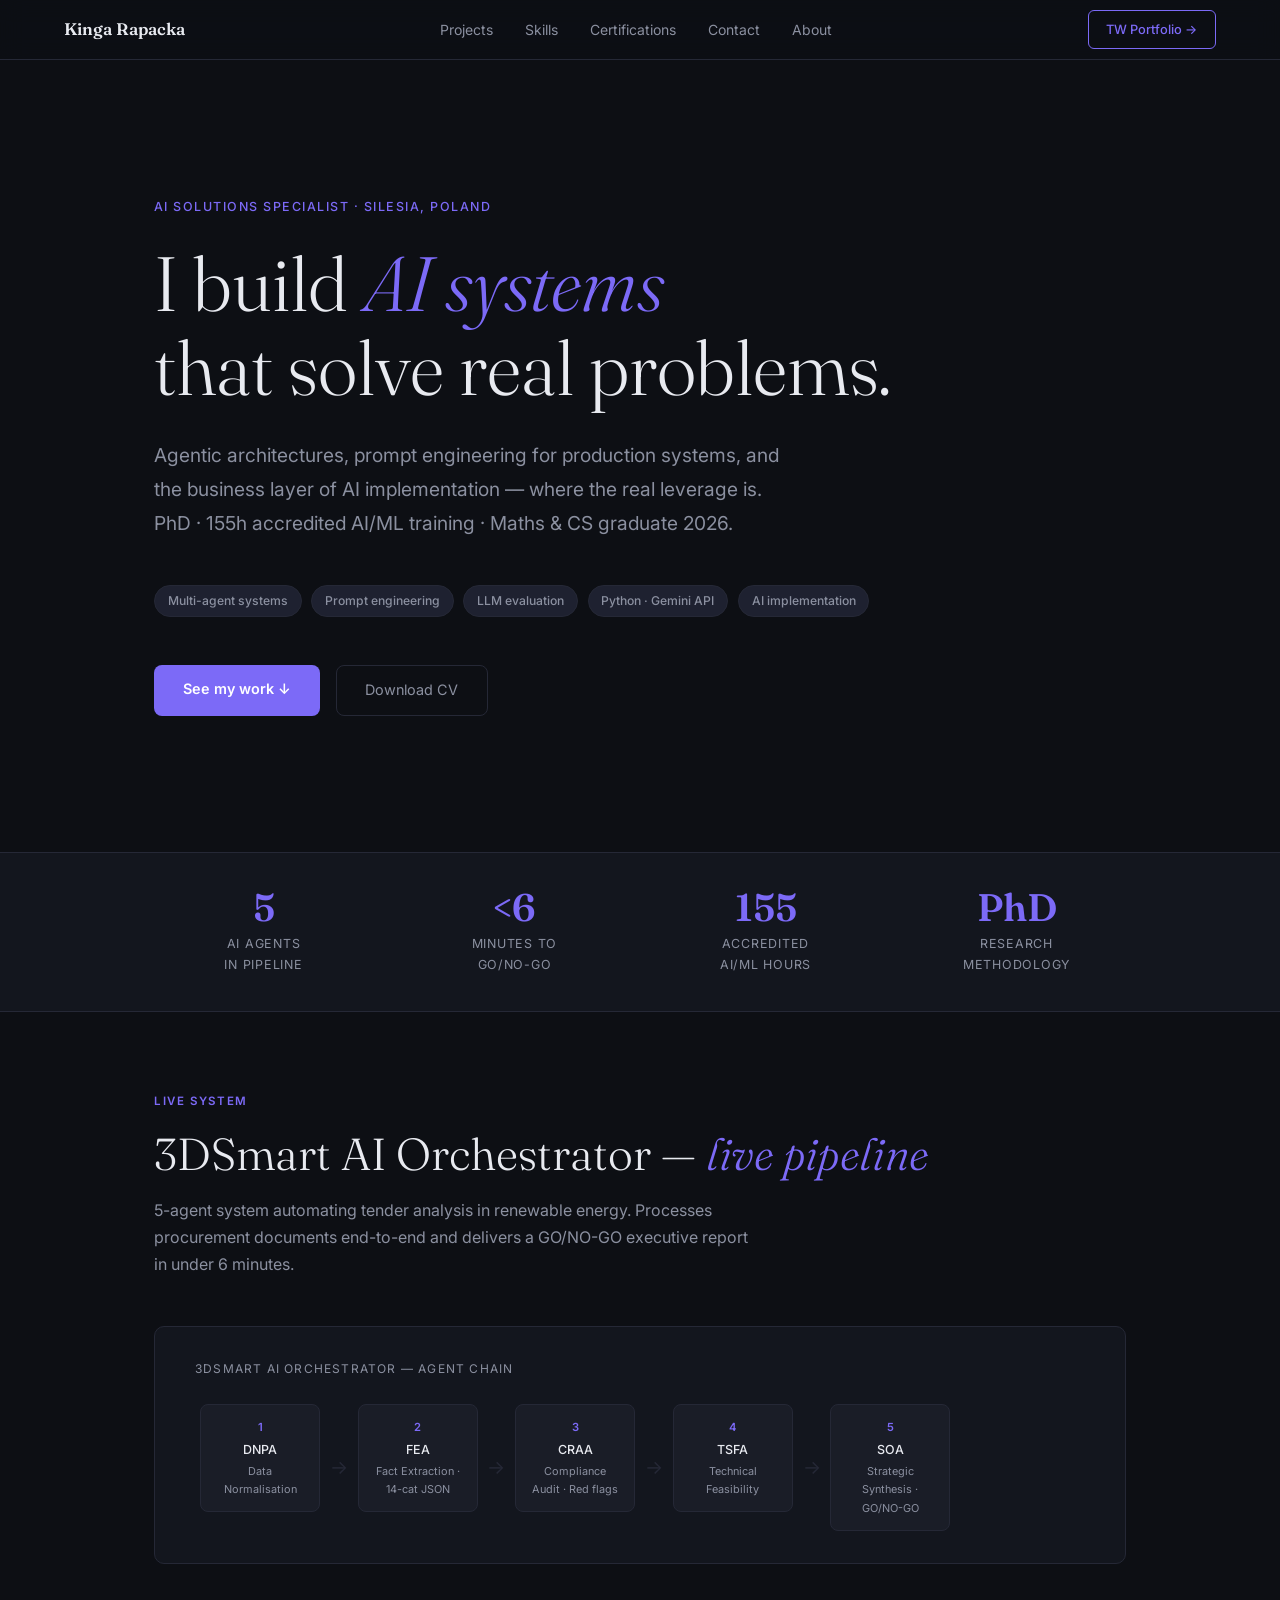
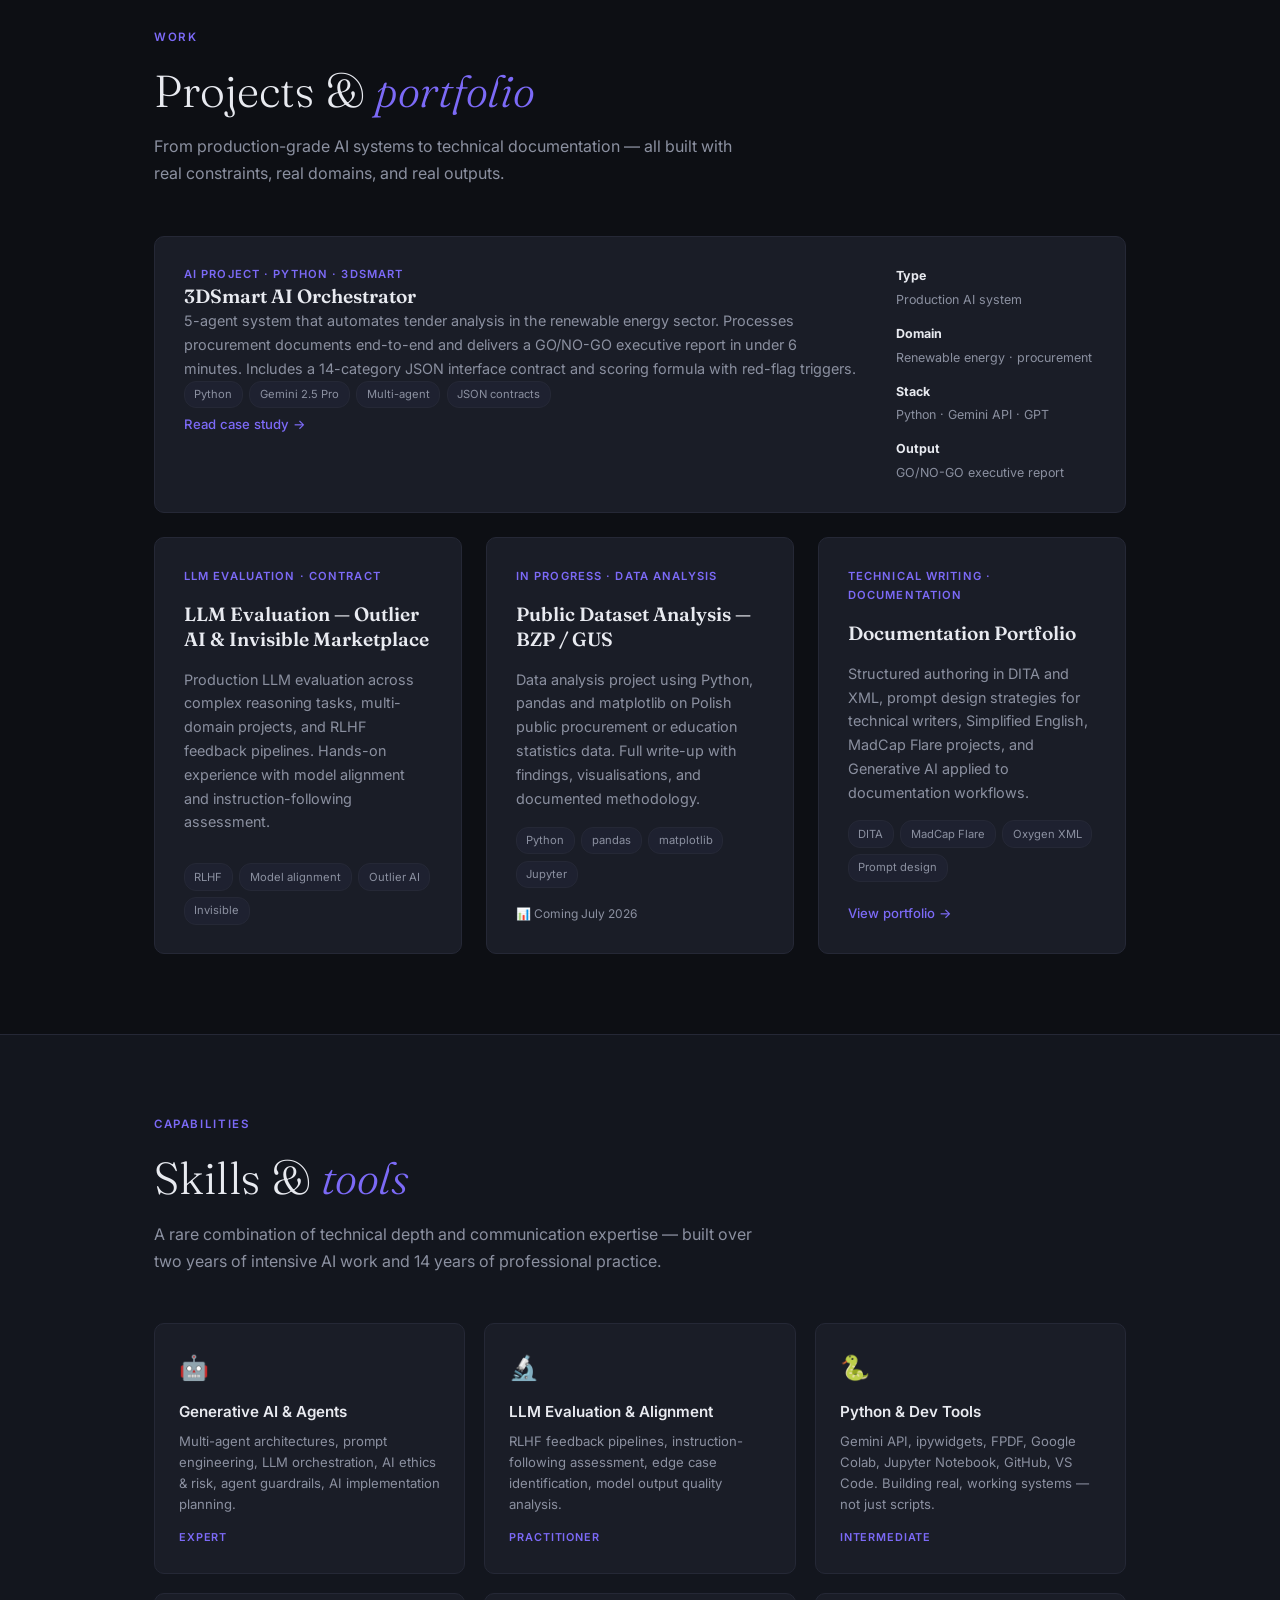
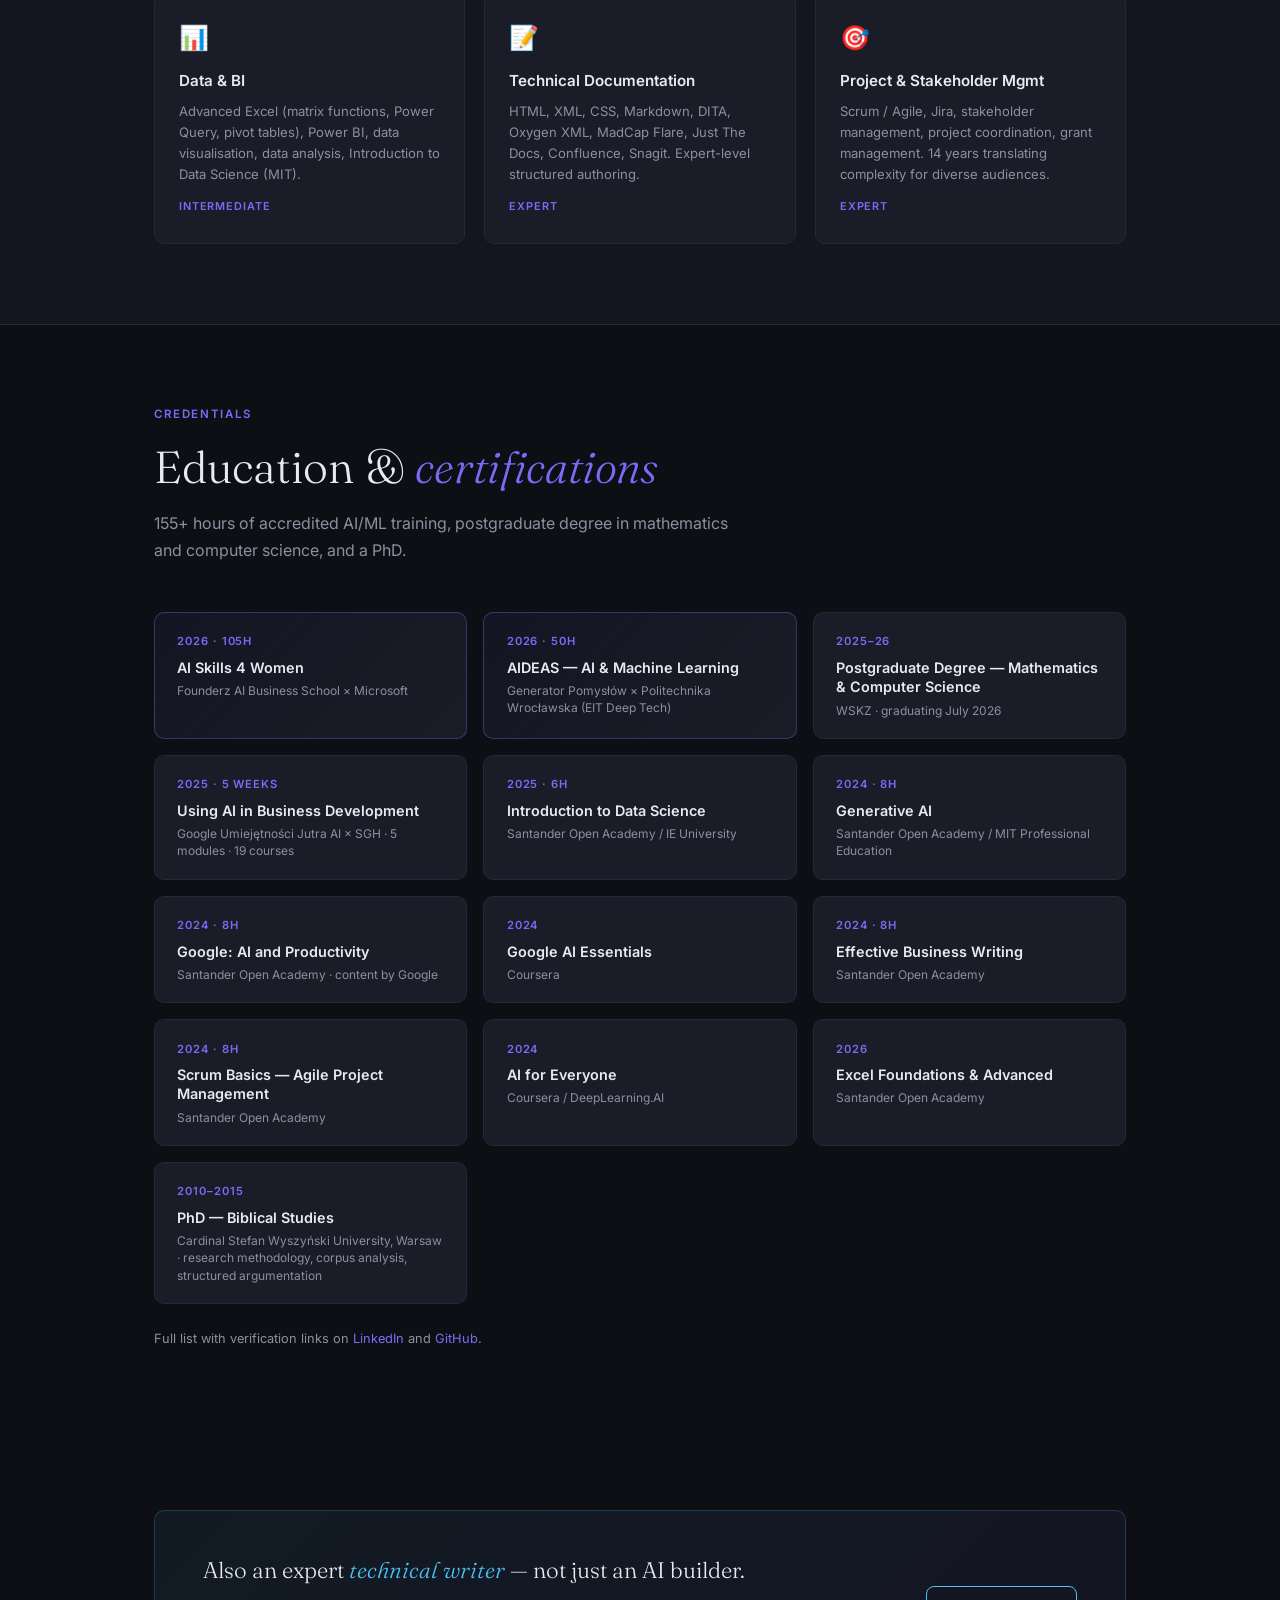
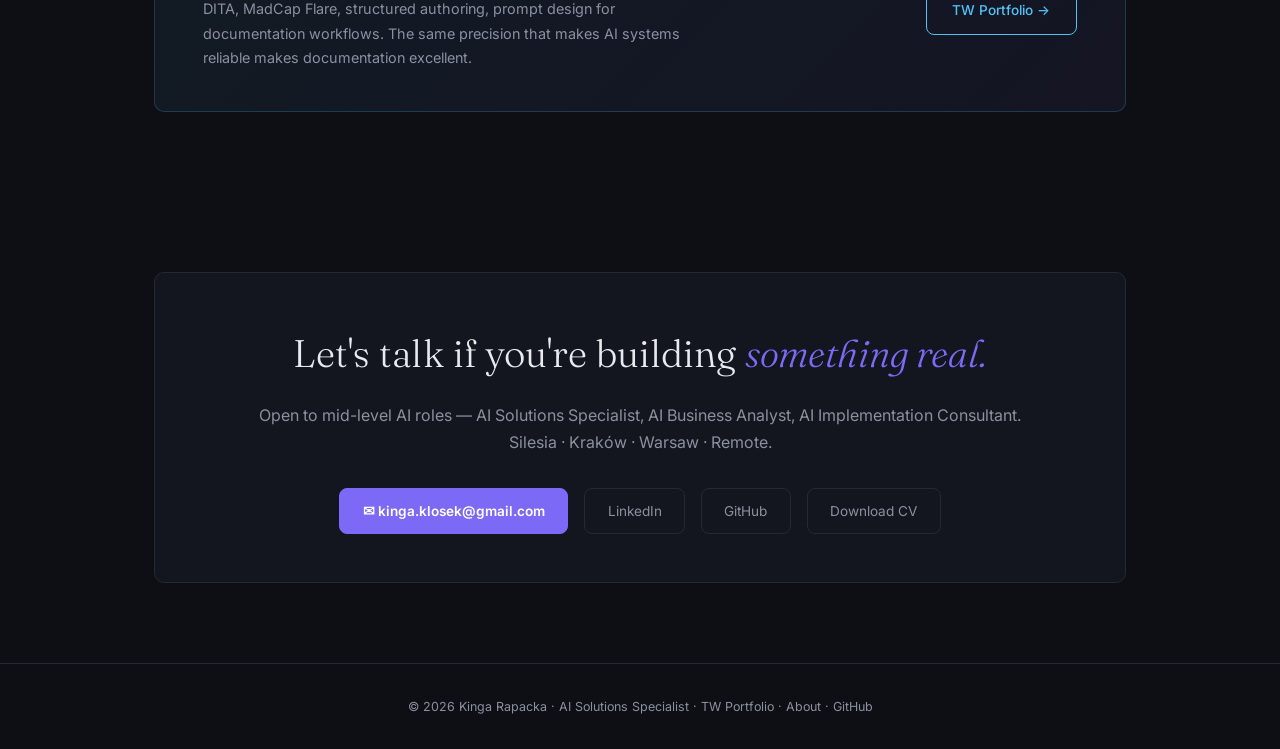
==== commit 4b9df0c2: "Update index.html" ====
--- a/index.html
+++ b/index.html
@@ -1,476 +1,394 @@
 <!DOCTYPE html>
 <html lang="en">
 <head>
-  <meta charset="UTF-8">
-  <meta name="viewport" content="width=device-width, initial-scale=1.0">
-  <meta name="description" content="Kinga Rapacka — AI Solutions Specialist. Multi-agent AI systems, prompt engineering, LLM evaluation. Based in Silesia, Poland.">
+  <meta charset="UTF-8" />
+  <meta name="viewport" content="width=device-width, initial-scale=1.0" />
+  <meta name="description" content="Kinga Rapacka — AI Solutions Specialist. Multi-agent AI systems, prompt engineering, LLM evaluation. Based in Silesia, Poland." />
   <title>Kinga Rapacka — AI Solutions Specialist</title>
-
-  <link rel="preconnect" href="https://fonts.googleapis.com">
-  <link rel="preconnect" href="https://fonts.gstatic.com" crossorigin>
-  <link href="https://fonts.googleapis.com/css2?family=DM+Serif+Display:ital@0;1&family=Inter:wght@400;500;600&family=JetBrains+Mono:wght@400;600&display=swap" rel="stylesheet">
-  <link rel="stylesheet" href="css/style.css">
+  <link rel="preconnect" href="https://fonts.googleapis.com" />
+  <link rel="preconnect" href="https://fonts.gstatic.com" crossorigin />
+  <link href="https://fonts.googleapis.com/css2?family=Inter:wght@300;400;500;600&family=Fraunces:ital,wght@0,300;0,600;1,300;1,600&display=swap" rel="stylesheet" />
+  <style>
+    :root {
+      --bg: #0d0f14; --bg-mid: #13161e; --bg-card: #1a1d27; --border: #252836;
+      --accent: #7c6af7; --accent-2: #4fc3f7; --text: #e8eaf0; --muted: #8b90a0;
+      --tag-bg: #1e2130; --radius: 10px;
+      --ff-display: 'Fraunces', serif; --ff-body: 'Inter', sans-serif;
+    }
+    *, *::before, *::after { box-sizing: border-box; margin: 0; padding: 0; }
+    html { scroll-behavior: smooth; }
+    body { background: var(--bg); color: var(--text); font-family: var(--ff-body); font-size: 16px; line-height: 1.7; -webkit-font-smoothing: antialiased; }
+    a { color: inherit; text-decoration: none; }
+
+    nav { position: sticky; top: 0; z-index: 100; display: flex; align-items: center; justify-content: space-between; padding: 0 clamp(1.5rem,5vw,4rem); height: 60px; background: rgba(13,15,20,.85); backdrop-filter: blur(12px); border-bottom: 1px solid var(--border); }
+    .nav-logo { font-family: var(--ff-display); font-weight: 600; font-size: 1.05rem; }
+    .nav-links { display: flex; gap: 2rem; list-style: none; }
+    .nav-links a { font-size: .875rem; color: var(--muted); transition: color .2s; }
+    .nav-links a:hover { color: var(--text); }
+    .nav-cta { font-size: .8rem; font-weight: 500; padding: .45rem 1.1rem; border: 1px solid var(--accent); border-radius: 6px; color: var(--accent); transition: background .2s, color .2s; }
+    .nav-cta:hover { background: var(--accent); color: #fff; }
+
+    .hero { min-height: 88vh; display: flex; flex-direction: column; justify-content: center; padding: clamp(4rem,10vw,8rem) clamp(1.5rem,5vw,4rem); max-width: 1100px; margin: 0 auto; }
+    .hero-eyebrow { font-size: .78rem; font-weight: 500; letter-spacing: .12em; text-transform: uppercase; color: var(--accent); margin-bottom: 1.5rem; }
+    .hero h1 { font-family: var(--ff-display); font-size: clamp(2.6rem,6vw,5rem); font-weight: 300; line-height: 1.1; margin-bottom: 1.8rem; }
+    .hero h1 em { font-style: italic; color: var(--accent); }
+    .hero-sub { font-size: clamp(1rem,2vw,1.2rem); color: var(--muted); max-width: 640px; margin-bottom: 2.8rem; line-height: 1.75; }
+    .hero-tags { display: flex; flex-wrap: wrap; gap: .6rem; margin-bottom: 3rem; }
+    .tag { font-size: .76rem; font-weight: 500; padding: .3rem .8rem; border-radius: 20px; background: var(--tag-bg); border: 1px solid var(--border); color: var(--muted); }
+    .hero-btns { display: flex; gap: 1rem; flex-wrap: wrap; }
+    .btn-primary { padding: .75rem 1.8rem; background: var(--accent); color: #fff; border-radius: 8px; font-weight: 600; font-size: .9rem; transition: opacity .2s; }
+    .btn-primary:hover { opacity: .88; }
+    .btn-ghost { padding: .75rem 1.8rem; border: 1px solid var(--border); border-radius: 8px; font-size: .9rem; color: var(--muted); transition: border-color .2s, color .2s; }
+    .btn-ghost:hover { border-color: var(--text); color: var(--text); }
+
+    .full-bleed-divider { background: var(--bg-mid); border-top: 1px solid var(--border); border-bottom: 1px solid var(--border); }
+    .stats-inner { max-width: 1100px; margin: 0 auto; padding: 2.2rem clamp(1.5rem,5vw,4rem); display: grid; grid-template-columns: repeat(auto-fit,minmax(160px,1fr)); gap: 2rem; }
+    .stat-item { text-align: center; }
+    .stat-num { font-family: var(--ff-display); font-size: 2.4rem; font-weight: 600; color: var(--accent); line-height: 1; }
+    .stat-label { font-size: .78rem; color: var(--muted); margin-top: .4rem; text-transform: uppercase; letter-spacing: .06em; }
+
+    section { max-width: 1100px; margin: 0 auto; padding: 5rem clamp(1.5rem,5vw,4rem); }
+    .section-label { font-size: .72rem; font-weight: 600; letter-spacing: .14em; text-transform: uppercase; color: var(--accent); margin-bottom: 1rem; }
+    .section-title { font-family: var(--ff-display); font-size: clamp(1.8rem,3.5vw,2.8rem); font-weight: 300; line-height: 1.2; margin-bottom: 1rem; }
+    .section-title em { font-style: italic; color: var(--accent); }
+    .section-sub { color: var(--muted); max-width: 600px; margin-bottom: 3rem; font-size: 1rem; }
+
+    /* Pipeline */
+    .pipeline { background: var(--bg-mid); border: 1px solid var(--border); border-radius: var(--radius); padding: 2rem 2.5rem; margin-bottom: 4rem; overflow-x: auto; }
+    .pipeline-title { font-size: .75rem; letter-spacing: .1em; text-transform: uppercase; color: var(--muted); margin-bottom: 1.5rem; }
+    .pipeline-steps { display: flex; align-items: stretch; gap: 0; min-width: max-content; }
+    .pl-step { display: flex; flex-direction: column; align-items: center; min-width: 130px; }
+    .pl-box { background: var(--bg-card); border: 1px solid var(--border); border-radius: 8px; padding: .8rem 1rem; text-align: center; width: 120px; }
+    .pl-num { font-size: .7rem; color: var(--accent); font-weight: 600; margin-bottom: .3rem; }
+    .pl-name { font-size: .78rem; font-weight: 500; color: var(--text); line-height: 1.3; }
+    .pl-sub { font-size: .68rem; color: var(--muted); margin-top: .25rem; }
+    .pl-arrow { display: flex; align-items: center; padding: 0 .3rem; color: var(--border); font-size: 1.2rem; align-self: center; }
+
+    /* Projects */
+    .projects-grid { display: grid; grid-template-columns: repeat(auto-fill,minmax(300px,1fr)); gap: 1.5rem; }
+    .project-card { background: var(--bg-card); border: 1px solid var(--border); border-radius: var(--radius); padding: 1.8rem; display: flex; flex-direction: column; gap: 1rem; transition: border-color .25s, transform .25s; }
+    .project-card:hover { border-color: var(--accent); transform: translateY(-3px); }
+    .card-eyebrow { font-size: .7rem; font-weight: 600; letter-spacing: .1em; text-transform: uppercase; color: var(--accent); }
+    .card-title { font-family: var(--ff-display); font-size: 1.2rem; font-weight: 600; line-height: 1.3; }
+    .card-desc { font-size: .9rem; color: var(--muted); line-height: 1.65; flex: 1; }
+    .card-tags { display: flex; flex-wrap: wrap; gap: .4rem; }
+    .card-tag { font-size: .7rem; padding: .2rem .6rem; background: var(--tag-bg); border: 1px solid var(--border); border-radius: 12px; color: var(--muted); }
+    .card-link { font-size: .82rem; font-weight: 500; color: var(--accent); display: inline-flex; align-items: center; gap: .3rem; margin-top: .3rem; transition: gap .2s; }
+    .card-link:hover { gap: .6rem; }
+    .project-card.featured { grid-column: 1/-1; flex-direction: row; gap: 2.5rem; align-items: flex-start; }
+    .featured-content { flex: 1; }
+    .featured-meta { min-width: 200px; display: flex; flex-direction: column; gap: .8rem; }
+    .meta-item { font-size: .78rem; color: var(--muted); }
+    .meta-item strong { display: block; color: var(--text); margin-bottom: .15rem; }
+
+    /* Skills */
+    .skills-grid { display: grid; grid-template-columns: repeat(auto-fill,minmax(260px,1fr)); gap: 1.2rem; }
+    .skill-card { background: var(--bg-card); border: 1px solid var(--border); border-radius: var(--radius); padding: 1.5rem; }
+    .skill-icon { font-size: 1.5rem; margin-bottom: .6rem; }
+    .skill-name { font-weight: 600; font-size: .95rem; margin-bottom: .4rem; }
+    .skill-desc { font-size: .82rem; color: var(--muted); line-height: 1.6; }
+    .skill-level { display: inline-block; margin-top: .8rem; font-size: .68rem; font-weight: 600; letter-spacing: .08em; text-transform: uppercase; color: var(--accent); }
+
+    /* Certifications — FULL GRID */
+    .certs-grid { display: grid; grid-template-columns: repeat(auto-fill,minmax(240px,1fr)); gap: 1rem; }
+    .cert-card { background: var(--bg-card); border: 1px solid var(--border); border-radius: var(--radius); padding: 1.2rem 1.4rem; transition: border-color .2s; }
+    .cert-card:hover { border-color: var(--accent); }
+    .cert-card.cert-featured { border-color: rgba(124,106,247,.35); background: linear-gradient(135deg,rgba(124,106,247,.07) 0%,var(--bg-card) 100%); }
+    .cert-year { font-size: .7rem; font-weight: 600; letter-spacing: .08em; text-transform: uppercase; color: var(--accent); margin-bottom: .4rem; }
+    .cert-name { font-size: .9rem; font-weight: 600; color: var(--text); line-height: 1.35; margin-bottom: .3rem; }
+    .cert-issuer { font-size: .75rem; color: var(--muted); line-height: 1.45; }
+
+    /* Contact */
+    .contact-box { background: var(--bg-mid); border: 1px solid var(--border); border-radius: var(--radius); padding: 3rem; text-align: center; }
+    .contact-box h2 { font-family: var(--ff-display); font-size: clamp(1.6rem,3vw,2.4rem); font-weight: 300; margin-bottom: 1rem; }
+    .contact-box h2 em { font-style: italic; color: var(--accent); }
+    .contact-box p { color: var(--muted); margin-bottom: 2rem; font-size: 1rem; }
+    .contact-links { display: flex; justify-content: center; flex-wrap: wrap; gap: 1rem; }
+    .contact-link { padding: .65rem 1.4rem; border: 1px solid var(--border); border-radius: 8px; font-size: .85rem; color: var(--muted); transition: border-color .2s, color .2s; }
+    .contact-link:hover { border-color: var(--accent); color: var(--accent); }
+    .contact-link.primary { background: var(--accent); border-color: var(--accent); color: #fff; font-weight: 600; }
+    .contact-link.primary:hover { opacity: .88; color: #fff; }
+
+    /* TW Bridge */
+    .bridge { background: linear-gradient(135deg,rgba(79,195,247,.07) 0%,rgba(124,106,247,.07) 100%); border: 1px solid rgba(79,195,247,.2); border-radius: var(--radius); padding: 2.5rem 3rem; display: flex; align-items: center; justify-content: space-between; gap: 2rem; flex-wrap: wrap; }
+    .bridge-text h3 { font-family: var(--ff-display); font-size: 1.4rem; font-weight: 300; margin-bottom: .5rem; }
+    .bridge-text h3 em { font-style: italic; color: var(--accent-2); }
+    .bridge-text p { font-size: .9rem; color: var(--muted); max-width: 480px; }
+    .bridge-btn { padding: .75rem 1.6rem; border: 1px solid var(--accent-2); border-radius: 8px; color: var(--accent-2); font-size: .85rem; font-weight: 500; white-space: nowrap; transition: background .2s, color .2s; }
+    .bridge-btn:hover { background: var(--accent-2); color: var(--bg); }
+
+    footer { border-top: 1px solid var(--border); text-align: center; padding: 2rem; font-size: .78rem; color: var(--muted); }
+    footer a { color: var(--muted); }
+    footer a:hover { color: var(--text); }
+
+    .reveal { opacity: 0; transform: translateY(22px); transition: opacity .55s ease, transform .55s ease; }
+    .reveal.visible { opacity: 1; transform: none; }
+
+    @media (max-width: 768px) {
+      .nav-links { display: none; }
+      .project-card.featured { flex-direction: column; }
+      .featured-meta { min-width: auto; flex-direction: row; flex-wrap: wrap; }
+      .bridge { flex-direction: column; text-align: center; }
+    }
+  </style>
 </head>
 <body>
 
-  <!-- ── Navigation ───────────────────────────────────────────────────────── -->
-  <nav class="nav" role="navigation" aria-label="Main navigation">
-    <div class="nav-inner">
-      <a href="index.html" class="nav-logo">Kinga <span>Rapacka</span></a>
-      <ul class="nav-links">
-        <li><a href="#projects">Projects</a></li>
-        <li><a href="#skills">Skills</a></li>
-        <li><a href="#certifications">Certifications</a></li>
-        <li><a href="about.html">About</a></li>
-        <li><a href="#contact" class="nav-cta">Contact</a></li>
-      </ul>
-      <button class="nav-hamburger" aria-label="Open menu" aria-expanded="false">
-        <span></span><span></span><span></span>
-      </button>
-    </div>
-  </nav>
-
-  <!-- ── Hero ──────────────────────────────────────────────────────────────── -->
-  <header class="hero">
-    <div class="hero-inner">
-
-      <div class="hero-left">
-        <div class="hero-eyebrow">
-          <div class="hero-eyebrow-line"></div>
-          <span class="eyebrow light">AI Solutions Specialist · Poland</span>
-        </div>
-
-        <h1>
-          I build <em>AI systems</em><br>
-          that solve<br>
-          real problems.
-        </h1>
-
-        <p class="hero-sub">
-          Agentic architectures, prompt engineering for production systems, and the business layer of AI implementation — where the real leverage is. PhD · 155h accredited AI/ML training · Maths &amp; CS graduate 2026.
-        </p>
-
-        <div class="hero-tags">
-          <span class="hero-tag">Multi-agent systems</span>
-          <span class="hero-tag">Prompt engineering</span>
-          <span class="hero-tag">LLM evaluation</span>
-          <span class="hero-tag">Python · Gemini API</span>
-          <span class="hero-tag">AI implementation</span>
-        </div>
-
-        <div class="hero-actions">
-          <a href="#projects" class="btn btn-primary">See my work ↓</a>
-          <a href="assets/Kinga_Rapacka_CV.pdf" class="btn btn-outline" download>Download CV</a>
-        </div>
+<nav>
+  <span class="nav-logo">Kinga Rapacka</span>
+  <ul class="nav-links">
+    <li><a href="#projects">Projects</a></li>
+    <li><a href="#skills">Skills</a></li>
+    <li><a href="#certifications">Certifications</a></li>
+    <li><a href="#contact">Contact</a></li>
+    <li><a href="about.html">About</a></li>
+  </ul>
+  <a class="nav-cta" href="https://kinrap.github.io/KingaRapackaPortfolio/">TW Portfolio →</a>
+</nav>
+
+<!-- HERO -->
+<div class="hero">
+  <p class="hero-eyebrow">AI Solutions Specialist · Silesia, Poland</p>
+  <h1>I build <em>AI systems</em><br>that solve real problems.</h1>
+  <p class="hero-sub">Agentic architectures, prompt engineering for production systems, and the business layer of AI implementation — where the real leverage is. PhD · 155h accredited AI/ML training · Maths &amp; CS graduate 2026.</p>
+  <div class="hero-tags">
+    <span class="tag">Multi-agent systems</span>
+    <span class="tag">Prompt engineering</span>
+    <span class="tag">LLM evaluation</span>
+    <span class="tag">Python · Gemini API</span>
+    <span class="tag">AI implementation</span>
+  </div>
+  <div class="hero-btns">
+    <a class="btn-primary" href="#projects">See my work ↓</a>
+    <a class="btn-ghost" href="assets/Kinga_Rapacka_CV.pdf" target="_blank">Download CV</a>
+  </div>
+</div>
+
+<!-- STATS -->
+<div class="full-bleed-divider">
+  <div class="stats-inner">
+    <div class="stat-item"><div class="stat-num">5</div><div class="stat-label">AI agents<br>in pipeline</div></div>
+    <div class="stat-item"><div class="stat-num">&lt;6</div><div class="stat-label">minutes to<br>GO/NO-GO</div></div>
+    <div class="stat-item"><div class="stat-num">155</div><div class="stat-label">accredited<br>AI/ML hours</div></div>
+    <div class="stat-item"><div class="stat-num">PhD</div><div class="stat-label">research<br>methodology</div></div>
+  </div>
+</div>
+
+<!-- PIPELINE -->
+<section>
+  <p class="section-label">Live system</p>
+  <h2 class="section-title">3DSmart AI Orchestrator — <em>live pipeline</em></h2>
+  <p class="section-sub">5-agent system automating tender analysis in renewable energy. Processes procurement documents end-to-end and delivers a GO/NO-GO executive report in under 6 minutes.</p>
+
+  <div class="pipeline">
+    <div class="pipeline-title">3DSmart AI Orchestrator — agent chain</div>
+    <div class="pipeline-steps">
+      <div class="pl-step"><div class="pl-box"><div class="pl-num">1</div><div class="pl-name">DNPA</div><div class="pl-sub">Data Normalisation</div></div></div>
+      <div class="pl-arrow">→</div>
+      <div class="pl-step"><div class="pl-box"><div class="pl-num">2</div><div class="pl-name">FEA</div><div class="pl-sub">Fact Extraction · 14-cat JSON</div></div></div>
+      <div class="pl-arrow">→</div>
+      <div class="pl-step"><div class="pl-box"><div class="pl-num">3</div><div class="pl-name">CRAA</div><div class="pl-sub">Compliance Audit · Red flags</div></div></div>
+      <div class="pl-arrow">→</div>
+      <div class="pl-step"><div class="pl-box"><div class="pl-num">4</div><div class="pl-name">TSFA</div><div class="pl-sub">Technical Feasibility</div></div></div>
+      <div class="pl-arrow">→</div>
+      <div class="pl-step"><div class="pl-box"><div class="pl-num">5</div><div class="pl-name">SOA</div><div class="pl-sub">Strategic Synthesis · GO/NO-GO</div></div></div>
+    </div>
+  </div>
+
+  <!-- PROJECTS -->
+  <p class="section-label" id="projects">Work</p>
+  <h2 class="section-title">Projects &amp; <em>portfolio</em></h2>
+  <p class="section-sub">From production-grade AI systems to technical documentation — all built with real constraints, real domains, and real outputs.</p>
+
+  <div class="projects-grid">
+    <div class="project-card featured reveal">
+      <div class="featured-content">
+        <p class="card-eyebrow">AI Project · Python · 3DSmart</p>
+        <h3 class="card-title">3DSmart AI Orchestrator</h3>
+        <p class="card-desc">5-agent system that automates tender analysis in the renewable energy sector. Processes procurement documents end-to-end and delivers a GO/NO-GO executive report in under 6 minutes. Includes a 14-category JSON interface contract and scoring formula with red-flag triggers.</p>
+        <div class="card-tags"><span class="card-tag">Python</span><span class="card-tag">Gemini 2.5 Pro</span><span class="card-tag">Multi-agent</span><span class="card-tag">JSON contracts</span></div>
+        <a class="card-link" href="projects/3dsmart.html">Read case study →</a>
       </div>
-
-      <div class="hero-right">
-        <!-- 3DSmart pipeline card -->
-        <div class="pipeline-card">
-          <div class="pipeline-card-label">3DSmart AI Orchestrator — live pipeline</div>
-          <div class="pipeline-steps">
-            <div class="pipeline-step">
-              <div class="pipeline-step-num">1</div>
-              <div>
-                <div class="pipeline-step-name">DNPA — Data Normalisation</div>
-                <div class="pipeline-step-desc">Raw PDF/DOCX → structured JSON</div>
-              </div>
-            </div>
-            <div class="pipeline-step">
-              <div class="pipeline-step-num">2</div>
-              <div>
-                <div class="pipeline-step-name">FEA — Fact Extraction</div>
-                <div class="pipeline-step-desc">14-category JSON contract</div>
-              </div>
-            </div>
-            <div class="pipeline-step">
-              <div class="pipeline-step-num">3</div>
-              <div>
-                <div class="pipeline-step-name">CRAA — Compliance Audit</div>
-                <div class="pipeline-step-desc">Red flags · scoring · risk matrix</div>
-              </div>
-            </div>
-            <div class="pipeline-step">
-              <div class="pipeline-step-num">4</div>
-              <div>
-                <div class="pipeline-step-name">TSFA — Technical Feasibility</div>
-                <div class="pipeline-step-desc">Hidden costs · schedule risk</div>
-              </div>
-            </div>
-            <div class="pipeline-step">
-              <div class="pipeline-step-num">5</div>
-              <div>
-                <div class="pipeline-step-name">SOA — Strategic Synthesis</div>
-                <div class="pipeline-step-desc">GO / CONDITIONAL / NO-GO report</div>
-              </div>
-            </div>
-          </div>
-        </div>
-
-        <!-- Stats -->
-        <div class="hero-stats">
-          <div class="hero-stat">
-            <div class="hero-stat-n">5</div>
-            <div class="hero-stat-l">AI agents<br>in pipeline</div>
-          </div>
-          <div class="hero-stat">
-            <div class="hero-stat-n">&lt;<em>6</em></div>
-            <div class="hero-stat-l">minutes to<br>GO/NO-GO</div>
-          </div>
-          <div class="hero-stat">
-            <div class="hero-stat-n"><em>155</em>h</div>
-            <div class="hero-stat-l">accredited<br>AI/ML training</div>
-          </div>
-        </div>
+      <div class="featured-meta">
+        <div class="meta-item"><strong>Type</strong>Production AI system</div>
+        <div class="meta-item"><strong>Domain</strong>Renewable energy · procurement</div>
+        <div class="meta-item"><strong>Stack</strong>Python · Gemini API · GPT</div>
+        <div class="meta-item"><strong>Output</strong>GO/NO-GO executive report</div>
       </div>
-
-    </div>
-  </header>
-
-  <!-- ── About strip ─────────────────────────────────────────────────────── -->
-  <div class="about-strip">
-    <div class="about-strip-inner">
-      <div>
-        <div class="eyebrow light">About</div>
-        <h2>An unusual combination — and that's the point.</h2>
-        <p>Most AI candidates are either developers who learned to talk to stakeholders, or business analysts who learned some AI buzzwords. I'm neither.</p>
-        <p>I built a working 5-agent production system in Python for a real company, in a real sector, solving a real problem. I bring PhD-level research methodology and 14 years of stakeholder management to every AI implementation.</p>
-        <a href="about.html" class="btn btn-outline" style="margin-top:8px;">Full profile →</a>
-      </div>
-      <div class="about-pillars">
-        <div class="pillar">
-          <div class="pillar-title">Technical foundations</div>
-          <div class="pillar-body">Maths &amp; Computer Science (graduating July 2026) · Python · Gemini API · multi-agent architecture · prompt engineering for production systems</div>
-        </div>
-        <div class="pillar">
-          <div class="pillar-title">Domain thinking</div>
-          <div class="pillar-body">LLM evaluation at Outlier AI and Marketplace by Invisible · ability to frame a business problem before reaching for a model</div>
-        </div>
-        <div class="pillar">
-          <div class="pillar-title">Communication at PhD level</div>
-          <div class="pillar-body">14 years translating complexity into clarity — for students, executives, and technical teams · expert technical documentation (DITA, XML, structured authoring)</div>
-        </div>
-      </div>
-    </div>
-  </div>
-
-  <!-- ── Projects ────────────────────────────────────────────────────────── -->
-  <section id="projects" class="section section-alt">
-    <div class="section-head reveal">
-      <div class="eyebrow">Work</div>
-      <h2>Projects &amp; portfolio</h2>
-      <p>From production-grade AI systems to technical documentation — all built with real constraints, real domains, and real outputs.</p>
-    </div>
-
-    <div class="projects-grid">
-
-      <!-- 3DSmart -->
-      <a href="projects/3dsmart.html" class="project-card reveal" data-delay="0">
-        <div class="project-card-vis ai-project">
-          <div class="vis-pipeline">
-            <div class="vis-node">
-              <div class="vis-node-circle">D</div>
-              <div class="vis-node-label">DNPA</div>
-            </div>
-            <div class="vis-arrow">→</div>
-            <div class="vis-node">
-              <div class="vis-node-circle">F</div>
-              <div class="vis-node-label">FEA</div>
-            </div>
-            <div class="vis-arrow">→</div>
-            <div class="vis-node">
-              <div class="vis-node-circle">C</div>
-              <div class="vis-node-label">CRAA</div>
-            </div>
-            <div class="vis-arrow">→</div>
-            <div class="vis-node">
-              <div class="vis-node-circle">S</div>
-              <div class="vis-node-label">SOA</div>
-            </div>
-          </div>
-        </div>
-        <div class="project-card-body">
-          <div class="project-card-type ai">AI Project · Python</div>
-          <h3>3DSmart AI Orchestrator</h3>
-          <p>5-agent system that automates tender analysis in the renewable energy sector. Processes procurement documents end-to-end and delivers a GO / NO-GO executive report in under 6 minutes.</p>
-          <div class="project-card-tags">
-            <span class="tag">Python</span>
-            <span class="tag">Gemini 2.5 Pro</span>
-            <span class="tag">Multi-agent</span>
-            <span class="tag">JSON contracts</span>
-          </div>
-          <div class="project-card-arrow">Read case study →</div>
-        </div>
-      </a>
-
-      <!-- LLM Evaluation -->
-      <div class="project-card reveal" data-delay="100">
-        <div class="project-card-vis ai-project" style="background: linear-gradient(135deg, #0a1628 0%, #1a2540 100%);">
-          <div style="text-align:center; padding: 0 24px;">
-            <div style="font-size:11px; letter-spacing:2px; text-transform:uppercase; color:#3b82f6; font-weight:600; margin-bottom:10px;">LLM Evaluation</div>
-            <div style="display:flex; gap:8px; justify-content:center; flex-wrap:wrap;">
-              <span style="font-size:11px; padding:4px 10px; border-radius:4px; background:rgba(26,86,219,0.15); border:0.5px solid rgba(26,86,219,0.3); color:#85B7EB;">RLHF feedback</span>
-              <span style="font-size:11px; padding:4px 10px; border-radius:4px; background:rgba(26,86,219,0.15); border:0.5px solid rgba(26,86,219,0.3); color:#85B7EB;">Alignment</span>
-              <span style="font-size:11px; padding:4px 10px; border-radius:4px; background:rgba(26,86,219,0.15); border:0.5px solid rgba(26,86,219,0.3); color:#85B7EB;">Edge cases</span>
-              <span style="font-size:11px; padding:4px 10px; border-radius:4px; background:rgba(26,86,219,0.15); border:0.5px solid rgba(26,86,219,0.3); color:#85B7EB;">Instruction-following</span>
-            </div>
-          </div>
-        </div>
-        <div class="project-card-body">
-          <div class="project-card-type ai">AI Experience · Contract</div>
-          <h3>LLM Evaluation — Outlier AI &amp; Invisible Marketplace</h3>
-          <p>Production LLM evaluation across complex reasoning tasks, multi-domain projects, and RLHF feedback pipelines. Hands-on experience with model alignment and instruction-following assessment.</p>
-          <div class="project-card-tags">
-            <span class="tag">RLHF</span>
-            <span class="tag">Model alignment</span>
-            <span class="tag">Outlier AI</span>
-            <span class="tag">Invisible</span>
-          </div>
-        </div>
-      </div>
-
-      <!-- Data Analysis — WIP -->
-      <div class="project-card reveal" data-delay="200">
-        <div class="project-card-vis ai-project" style="background: linear-gradient(135deg, #111827 0%, #1f2a40 100%);">
-          <div style="text-align:center; padding:0 20px;">
-            <div style="font-size:32px; margin-bottom:8px; opacity:0.4;">📊</div>
-            <div style="font-size:12px; color:rgba(255,255,255,0.35); font-style:italic;">Coming July 2026</div>
-          </div>
-        </div>
-        <div class="project-card-body">
-          <div class="project-card-type wip">In progress · Data Analysis</div>
-          <h3>Public Dataset Analysis — BZP / GUS</h3>
-          <p>Data analysis project using Python, pandas and matplotlib on Polish public procurement or education statistics data. Full write-up with findings, visualisations, and documented methodology.</p>
-          <div class="project-card-tags">
-            <span class="tag">Python</span>
-            <span class="tag">pandas</span>
-            <span class="tag">matplotlib</span>
-            <span class="tag">Jupyter</span>
-          </div>
-        </div>
-      </div>
-
-      <!-- Tech Writing -->
-      <a href="projects/tech-writing.html" class="project-card reveal" data-delay="0">
-        <div class="project-card-vis tw-project">
-          <div class="vis-doc-stack">
-            <div class="vis-doc">
-              <div class="vis-doc-icon">📄</div>
-              <span>DITA</span>
-            </div>
-            <div class="vis-doc">
-              <div class="vis-doc-icon">📝</div>
-              <span>XML</span>
-            </div>
-            <div class="vis-doc">
-              <div class="vis-doc-icon">🔧</div>
-              <span>MadCap</span>
-            </div>
-            <div class="vis-doc">
-              <div class="vis-doc-icon">🤖</div>
-              <span>GenAI</span>
-            </div>
-          </div>
-        </div>
-        <div class="project-card-body">
-          <div class="project-card-type tw">Technical Writing</div>
-          <h3>Documentation Portfolio</h3>
-          <p>Structured authoring in DITA and XML, prompt design strategies for technical writers, Simplified English, MadCap Flare projects, and Generative AI applied to documentation workflows.</p>
-          <div class="project-card-tags">
-            <span class="tag">DITA</span>
-            <span class="tag">MadCap Flare</span>
-            <span class="tag">Oxygen XML</span>
-            <span class="tag">Prompt design</span>
-          </div>
-          <div class="project-card-arrow">View portfolio →</div>
-        </div>
-      </a>
-
-    </div>
-  </section>
-
-  <!-- ── Skills ─────────────────────────────────────────────────────────── -->
-  <section id="skills" class="section">
-    <div class="wrap">
-      <div class="section-head reveal">
-        <div class="eyebrow">Capabilities</div>
-        <h2>Skills &amp; tools</h2>
-        <p>A rare combination of technical depth and communication expertise — built over two years of intensive AI work and 14 years of professional practice.</p>
-      </div>
-
-      <div class="skills-grid">
-        <div class="skill-card reveal" data-delay="0">
-          <div class="skill-card-icon">🤖</div>
-          <h3>Generative AI &amp; Agents</h3>
-          <p>Multi-agent architectures, prompt engineering, LLM orchestration, AI ethics &amp; risk, agent guardrails, AI implementation planning.</p>
-          <div class="skill-level">
-            <div class="skill-dot filled"></div>
-            <div class="skill-dot filled"></div>
-            <div class="skill-dot filled"></div>
-            <div class="skill-dot filled"></div>
-            <div class="skill-dot filled"></div>
-            <span class="skill-level-label">Expert</span>
-          </div>
-        </div>
-
-        <div class="skill-card reveal" data-delay="80">
-          <div class="skill-card-icon">🔬</div>
-          <h3>LLM Evaluation &amp; Alignment</h3>
-          <p>RLHF feedback pipelines, instruction-following assessment, edge case identification, model output quality analysis.</p>
-          <div class="skill-level">
-            <div class="skill-dot filled"></div>
-            <div class="skill-dot filled"></div>
-            <div class="skill-dot filled"></div>
-            <div class="skill-dot filled"></div>
-            <div class="skill-dot"></div>
-            <span class="skill-level-label">Practitioner</span>
-          </div>
-        </div>
-
-        <div class="skill-card reveal" data-delay="160">
-          <div class="skill-card-icon">🐍</div>
-          <h3>Python &amp; Dev Tools</h3>
-          <p>Gemini API, ipywidgets, FPDF, Google Colab, Jupyter Notebook, GitHub, VS Code. Building real, working systems — not just scripts.</p>
-          <div class="skill-level">
-            <div class="skill-dot filled"></div>
-            <div class="skill-dot filled"></div>
-            <div class="skill-dot filled"></div>
-            <div class="skill-dot"></div>
-            <div class="skill-dot"></div>
-            <span class="skill-level-label">Intermediate</span>
-          </div>
-        </div>
-
-        <div class="skill-card reveal" data-delay="0">
-          <div class="skill-card-icon green">📊</div>
-          <h3>Data &amp; BI</h3>
-          <p>Advanced Excel (matrix functions, Power Query, pivot tables), Power BI, data visualisation, data analysis, Introduction to Data Science (MIT).</p>
-          <div class="skill-level">
-            <div class="skill-dot filled green"></div>
-            <div class="skill-dot filled green"></div>
-            <div class="skill-dot filled green"></div>
-            <div class="skill-dot"></div>
-            <div class="skill-dot"></div>
-            <span class="skill-level-label">Intermediate</span>
-          </div>
-        </div>
-
-        <div class="skill-card reveal" data-delay="80">
-          <div class="skill-card-icon">📝</div>
-          <h3>Technical Documentation</h3>
-          <p>HTML, XML, CSS, Markdown, DITA, Oxygen XML, MadCap Flare, Just The Docs, Confluence, Snagit. Expert-level structured authoring.</p>
-          <div class="skill-level">
-            <div class="skill-dot filled"></div>
-            <div class="skill-dot filled"></div>
-            <div class="skill-dot filled"></div>
-            <div class="skill-dot filled"></div>
-            <div class="skill-dot filled"></div>
-            <span class="skill-level-label">Expert</span>
-          </div>
-        </div>
-
-        <div class="skill-card reveal" data-delay="160">
-          <div class="skill-card-icon amber">🎯</div>
-          <h3>Project &amp; Stakeholder Mgmt</h3>
-          <p>Scrum / Agile, Jira, stakeholder management, project coordination, grant management. 14 years translating complexity for diverse audiences.</p>
-          <div class="skill-level">
-            <div class="skill-dot filled amber"></div>
-            <div class="skill-dot filled amber"></div>
-            <div class="skill-dot filled amber"></div>
-            <div class="skill-dot filled amber"></div>
-            <div class="skill-dot filled amber"></div>
-            <span class="skill-level-label">Expert</span>
-          </div>
-        </div>
-      </div>
-    </div>
-  </section>
-
-  <!-- ── Certifications ─────────────────────────────────────────────────── -->
-  <section id="certifications" class="section section-alt">
-    <div class="wrap">
-      <div class="section-head reveal">
-        <div class="eyebrow">Credentials</div>
-        <h2>Education &amp; certifications</h2>
-        <p>155+ hours of accredited AI/ML training, a postgraduate degree in mathematics and computer science, and a PhD.</p>
-      </div>
-
-      <div class="certs-list">
-        <div class="cert-item featured reveal">
-          <div class="cert-year">2025–26</div>
-          <div class="cert-name">Postgraduate Degree — Mathematics &amp; Computer Science</div>
-          <div class="cert-org">WSKZ · graduating July 2026</div>
-        </div>
-        <div class="cert-item featured reveal" data-delay="60">
-          <div class="cert-year">2026</div>
-          <div class="cert-name">AI Skills 4 Women</div>
-          <div class="cert-org">Founderz AI Business School × Microsoft</div>
-          <div class="cert-hours">105h</div>
-        </div>
-        <div class="cert-item featured reveal" data-delay="120">
-          <div class="cert-year">2026</div>
-          <div class="cert-name">AIDEAS — AI &amp; Machine Learning</div>
-          <div class="cert-org">Generator Pomysłów × Politechnika Wrocławska (EIT Deep Tech)</div>
-          <div class="cert-hours">50h</div>
-        </div>
-        <div class="cert-item reveal" data-delay="160">
-          <div class="cert-year">2025</div>
-          <div class="cert-name">Introduction to Data Science</div>
-          <div class="cert-org">Santander Open Academy / MIT Professional Education</div>
-          <div class="cert-hours">6h</div>
-        </div>
-        <div class="cert-item reveal" data-delay="200">
-          <div class="cert-year">2024</div>
-          <div class="cert-name">Generative AI</div>
-          <div class="cert-org">Santander Open Academy / MIT Professional Education</div>
-        </div>
-        <div class="cert-item reveal" data-delay="240">
-          <div class="cert-year">2024</div>
-          <div class="cert-name">Google AI Essentials</div>
-          <div class="cert-org">Coursera</div>
-        </div>
-        <div class="cert-item reveal" data-delay="280">
-          <div class="cert-year">2010–15</div>
-          <div class="cert-name">PhD — Biblical Studies</div>
-          <div class="cert-org">Cardinal Stefan Wyszyński University, Warsaw · research methodology, corpus analysis, structured argumentation</div>
-        </div>
-      </div>
-
-      <p style="text-align:center; margin-top:20px; font-size:13px; color:var(--muted);">
-        + 6 further certifications (Excel, AI for Everyone, Scrum, AI &amp; Productivity) —
-        <a href="https://www.linkedin.com/in/kinga-rapacka-29315a2a3" target="_blank" rel="noopener" style="color:var(--blue);">view full list on LinkedIn</a>
-      </p>
-    </div>
-  </section>
-
-  <!-- ── Contact ─────────────────────────────────────────────────────────── -->
-  <section id="contact" class="contact-section">
-    <div class="eyebrow light">Get in touch</div>
-    <h2>Let's talk if you're<br>building something real.</h2>
-    <p>Open to mid-level AI roles — AI Solutions Specialist, AI Business Analyst, AI Implementation Consultant. Silesia · Kraków · Warsaw · Remote.</p>
+    </div>
+
+    <div class="project-card reveal">
+      <p class="card-eyebrow">LLM Evaluation · Contract</p>
+      <h3 class="card-title">LLM Evaluation — Outlier AI &amp; Invisible Marketplace</h3>
+      <p class="card-desc">Production LLM evaluation across complex reasoning tasks, multi-domain projects, and RLHF feedback pipelines. Hands-on experience with model alignment and instruction-following assessment.</p>
+      <div class="card-tags"><span class="card-tag">RLHF</span><span class="card-tag">Model alignment</span><span class="card-tag">Outlier AI</span><span class="card-tag">Invisible</span></div>
+    </div>
+
+    <div class="project-card reveal">
+      <p class="card-eyebrow">In progress · Data Analysis</p>
+      <h3 class="card-title">Public Dataset Analysis — BZP / GUS</h3>
+      <p class="card-desc">Data analysis project using Python, pandas and matplotlib on Polish public procurement or education statistics data. Full write-up with findings, visualisations, and documented methodology.</p>
+      <div class="card-tags"><span class="card-tag">Python</span><span class="card-tag">pandas</span><span class="card-tag">matplotlib</span><span class="card-tag">Jupyter</span></div>
+      <span style="font-size:.75rem;color:var(--muted);">📊 Coming July 2026</span>
+    </div>
+
+    <div class="project-card reveal">
+      <p class="card-eyebrow">Technical Writing · Documentation</p>
+      <h3 class="card-title">Documentation Portfolio</h3>
+      <p class="card-desc">Structured authoring in DITA and XML, prompt design strategies for technical writers, Simplified English, MadCap Flare projects, and Generative AI applied to documentation workflows.</p>
+      <div class="card-tags"><span class="card-tag">DITA</span><span class="card-tag">MadCap Flare</span><span class="card-tag">Oxygen XML</span><span class="card-tag">Prompt design</span></div>
+      <a class="card-link" href="projects/tech-writing.html">View portfolio →</a>
+    </div>
+  </div>
+</section>
+
+<!-- SKILLS -->
+<div class="full-bleed-divider">
+<section id="skills">
+  <p class="section-label">Capabilities</p>
+  <h2 class="section-title">Skills &amp; <em>tools</em></h2>
+  <p class="section-sub">A rare combination of technical depth and communication expertise — built over two years of intensive AI work and 14 years of professional practice.</p>
+  <div class="skills-grid">
+    <div class="skill-card"><div class="skill-icon">🤖</div><div class="skill-name">Generative AI &amp; Agents</div><div class="skill-desc">Multi-agent architectures, prompt engineering, LLM orchestration, AI ethics &amp; risk, agent guardrails, AI implementation planning.</div><span class="skill-level">Expert</span></div>
+    <div class="skill-card"><div class="skill-icon">🔬</div><div class="skill-name">LLM Evaluation &amp; Alignment</div><div class="skill-desc">RLHF feedback pipelines, instruction-following assessment, edge case identification, model output quality analysis.</div><span class="skill-level">Practitioner</span></div>
+    <div class="skill-card"><div class="skill-icon">🐍</div><div class="skill-name">Python &amp; Dev Tools</div><div class="skill-desc">Gemini API, ipywidgets, FPDF, Google Colab, Jupyter Notebook, GitHub, VS Code. Building real, working systems — not just scripts.</div><span class="skill-level">Intermediate</span></div>
+    <div class="skill-card"><div class="skill-icon">📊</div><div class="skill-name">Data &amp; BI</div><div class="skill-desc">Advanced Excel (matrix functions, Power Query, pivot tables), Power BI, data visualisation, data analysis, Introduction to Data Science (MIT).</div><span class="skill-level">Intermediate</span></div>
+    <div class="skill-card"><div class="skill-icon">📝</div><div class="skill-name">Technical Documentation</div><div class="skill-desc">HTML, XML, CSS, Markdown, DITA, Oxygen XML, MadCap Flare, Just The Docs, Confluence, Snagit. Expert-level structured authoring.</div><span class="skill-level">Expert</span></div>
+    <div class="skill-card"><div class="skill-icon">🎯</div><div class="skill-name">Project &amp; Stakeholder Mgmt</div><div class="skill-desc">Scrum / Agile, Jira, stakeholder management, project coordination, grant management. 14 years translating complexity for diverse audiences.</div><span class="skill-level">Expert</span></div>
+  </div>
+</section>
+</div>
+
+<!-- CERTIFICATIONS — FULL LIST -->
+<section id="certifications">
+  <p class="section-label">Credentials</p>
+  <h2 class="section-title">Education &amp; <em>certifications</em></h2>
+  <p class="section-sub">155+ hours of accredited AI/ML training, postgraduate degree in mathematics and computer science, and a PhD.</p>
+
+  <div class="certs-grid">
+
+    <div class="cert-card cert-featured">
+      <div class="cert-year">2026 · 105h</div>
+      <div class="cert-name">AI Skills 4 Women</div>
+      <div class="cert-issuer">Founderz AI Business School × Microsoft</div>
+    </div>
+
+    <div class="cert-card cert-featured">
+      <div class="cert-year">2026 · 50h</div>
+      <div class="cert-name">AIDEAS — AI &amp; Machine Learning</div>
+      <div class="cert-issuer">Generator Pomysłów × Politechnika Wrocławska (EIT Deep Tech)</div>
+    </div>
+
+    <div class="cert-card">
+      <div class="cert-year">2025–26</div>
+      <div class="cert-name">Postgraduate Degree — Mathematics &amp; Computer Science</div>
+      <div class="cert-issuer">WSKZ · graduating July 2026</div>
+    </div>
+
+    <div class="cert-card">
+      <div class="cert-year">2025 · 5 weeks</div>
+      <div class="cert-name">Using AI in Business Development</div>
+      <div class="cert-issuer">Google Umiejętności Jutra AI × SGH · 5 modules · 19 courses</div>
+    </div>
+
+    <div class="cert-card">
+      <div class="cert-year">2025 · 6h</div>
+      <div class="cert-name">Introduction to Data Science</div>
+      <div class="cert-issuer">Santander Open Academy / IE University</div>
+    </div>
+
+    <div class="cert-card">
+      <div class="cert-year">2024 · 8h</div>
+      <div class="cert-name">Generative AI</div>
+      <div class="cert-issuer">Santander Open Academy / MIT Professional Education</div>
+    </div>
+
+    <div class="cert-card">
+      <div class="cert-year">2024 · 8h</div>
+      <div class="cert-name">Google: AI and Productivity</div>
+      <div class="cert-issuer">Santander Open Academy · content by Google</div>
+    </div>
+
+    <div class="cert-card">
+      <div class="cert-year">2024</div>
+      <div class="cert-name">Google AI Essentials</div>
+      <div class="cert-issuer">Coursera</div>
+    </div>
+
+    <div class="cert-card">
+      <div class="cert-year">2024 · 8h</div>
+      <div class="cert-name">Effective Business Writing</div>
+      <div class="cert-issuer">Santander Open Academy</div>
+    </div>
+
+    <div class="cert-card">
+      <div class="cert-year">2024 · 8h</div>
+      <div class="cert-name">Scrum Basics — Agile Project Management</div>
+      <div class="cert-issuer">Santander Open Academy</div>
+    </div>
+
+    <div class="cert-card">
+      <div class="cert-year">2024</div>
+      <div class="cert-name">AI for Everyone</div>
+      <div class="cert-issuer">Coursera / DeepLearning.AI</div>
+    </div>
+
+    <div class="cert-card">
+      <div class="cert-year">2026</div>
+      <div class="cert-name">Excel Foundations &amp; Advanced</div>
+      <div class="cert-issuer">Santander Open Academy</div>
+    </div>
+
+    <div class="cert-card">
+      <div class="cert-year">2010–2015</div>
+      <div class="cert-name">PhD — Biblical Studies</div>
+      <div class="cert-issuer">Cardinal Stefan Wyszyński University, Warsaw · research methodology, corpus analysis, structured argumentation</div>
+    </div>
+
+  </div>
+
+  <p style="margin-top:1.5rem;font-size:.8rem;color:var(--muted);">
+    Full list with verification links on <a href="https://www.linkedin.com/in/kinga-rapacka-29315a2a3" style="color:var(--accent);">LinkedIn</a> and <a href="https://github.com/KinRap" style="color:var(--accent);">GitHub</a>.
+  </p>
+</section>
+
+<!-- TW BRIDGE -->
+<section>
+  <div class="bridge reveal">
+    <div class="bridge-text">
+      <h3>Also an expert <em>technical writer</em> — not just an AI builder.</h3>
+      <p>DITA, MadCap Flare, structured authoring, prompt design for documentation workflows. The same precision that makes AI systems reliable makes documentation excellent.</p>
+    </div>
+    <a class="bridge-btn" href="https://kinrap.github.io/KingaRapackaPortfolio/">TW Portfolio →</a>
+  </div>
+</section>
+
+<!-- CONTACT -->
+<section id="contact">
+  <div class="contact-box reveal">
+    <h2>Let's talk if you're building <em>something real.</em></h2>
+    <p>Open to mid-level AI roles — AI Solutions Specialist, AI Business Analyst, AI Implementation Consultant.<br>Silesia · Kraków · Warsaw · Remote.</p>
     <div class="contact-links">
-      <a href="mailto:kinga.klosek@gmail.com" class="contact-link primary">
-        ✉ kinga.klosek@gmail.com
-      </a>
-      <a href="https://www.linkedin.com/in/kinga-rapacka-29315a2a3" target="_blank" rel="noopener" class="contact-link">
-        LinkedIn
-      </a>
-      <a href="https://github.com/KinRap" target="_blank" rel="noopener" class="contact-link">
-        GitHub
-      </a>
-      <a href="assets/Kinga_Rapacka_CV.pdf" class="contact-link" download>
-        ↓ Download CV
-      </a>
-    </div>
-  </section>
-
-  <!-- ── Footer ─────────────────────────────────────────────────────────── -->
-  <footer>
-    <p>© 2026 Kinga Rapacka · Built with HTML, CSS &amp; JavaScript ·
-      <a href="https://github.com/KinRap" target="_blank" rel="noopener">GitHub</a>
-    </p>
-  </footer>
-
-  <script src="js/main.js"></script>
+      <a class="contact-link primary" href="mailto:kinga.klosek@gmail.com">✉ kinga.klosek@gmail.com</a>
+      <a class="contact-link" href="https://www.linkedin.com/in/kinga-rapacka-29315a2a3" target="_blank">LinkedIn</a>
+      <a class="contact-link" href="https://github.com/KinRap" target="_blank">GitHub</a>
+      <a class="contact-link" href="assets/Kinga_Rapacka_CV.pdf" target="_blank">Download CV</a>
+    </div>
+  </div>
+</section>
+
+<footer>
+  © 2026 Kinga Rapacka · AI Solutions Specialist ·
+  <a href="https://kinrap.github.io/KingaRapackaPortfolio/">TW Portfolio</a> ·
+  <a href="about.html">About</a> ·
+  <a href="https://github.com/KinRap">GitHub</a>
+</footer>
+
+<script>
+  const observer = new IntersectionObserver((entries) => {
+    entries.forEach(e => { if (e.isIntersecting) { e.target.classList.add('visible'); observer.unobserve(e.target); } });
+  }, { threshold: 0.1 });
+  document.querySelectorAll('.reveal').forEach(el => observer.observe(el));
+</script>
 </body>
 </html>
